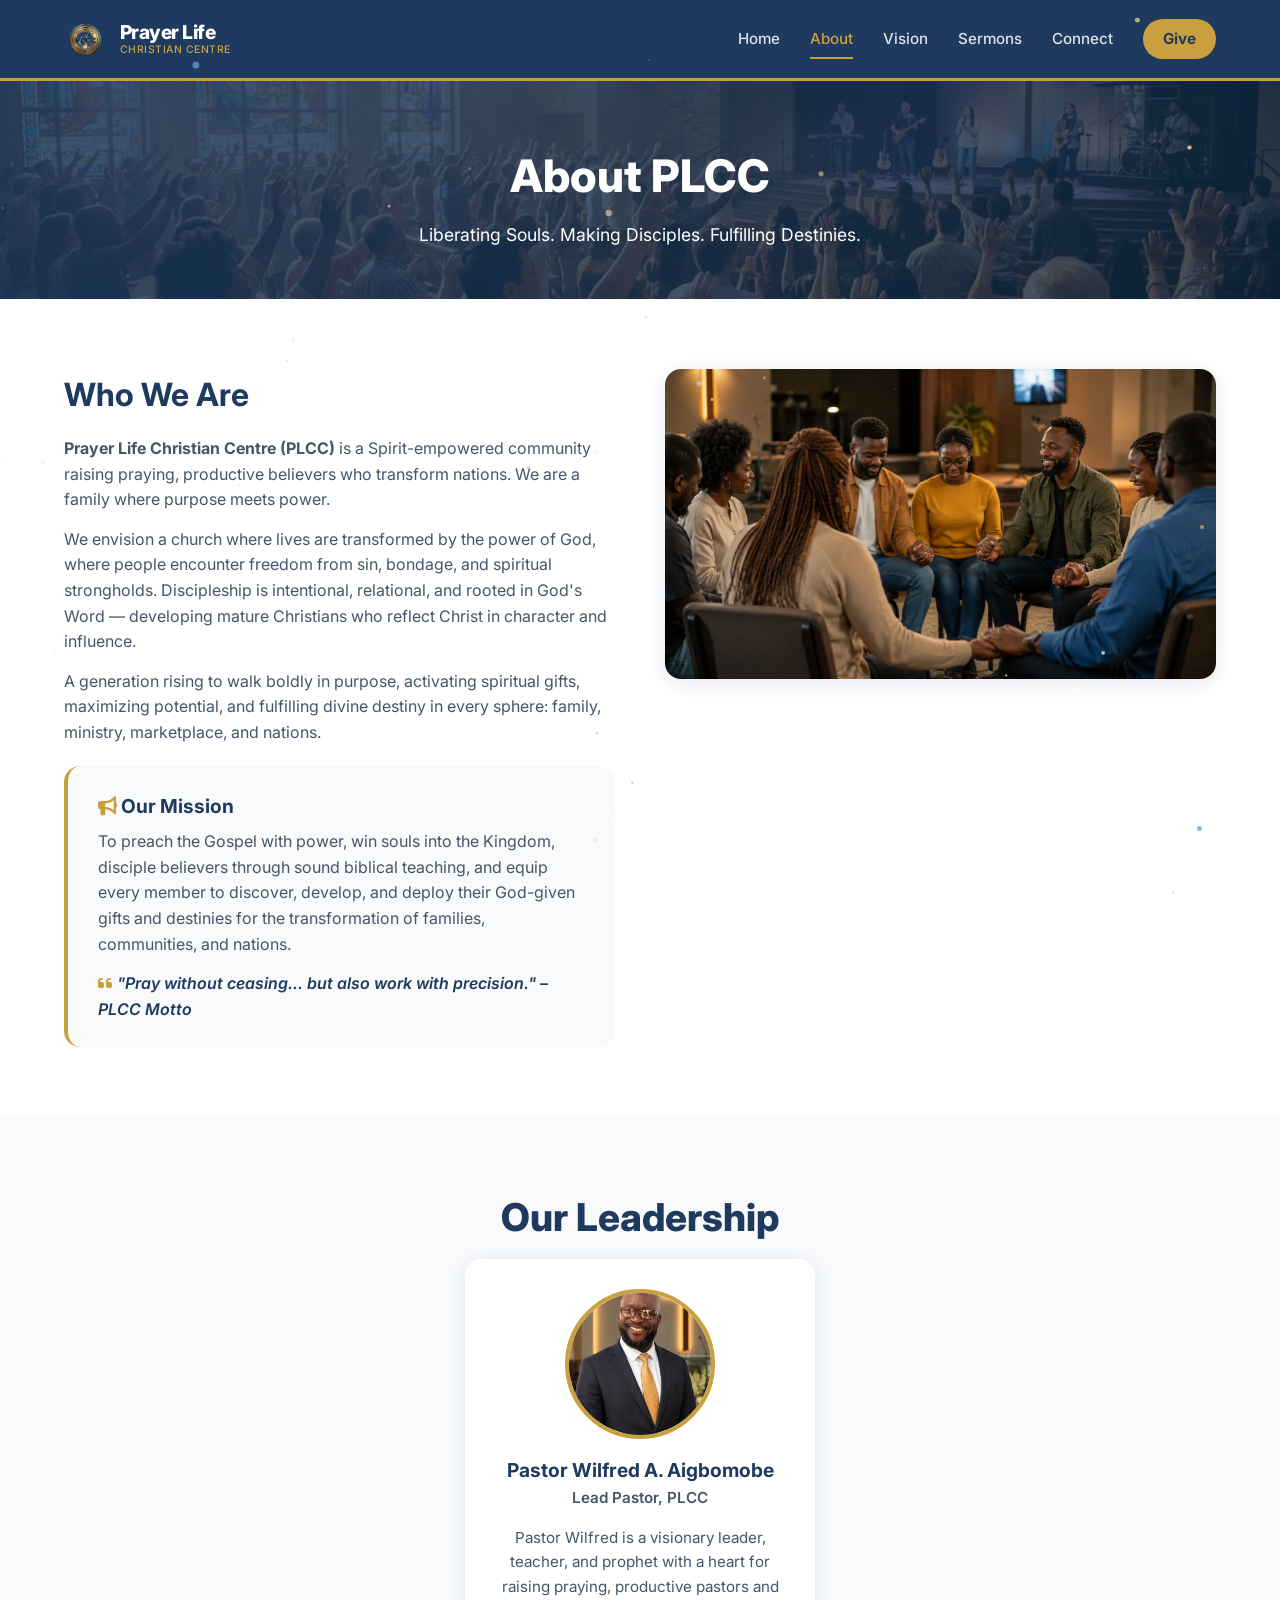
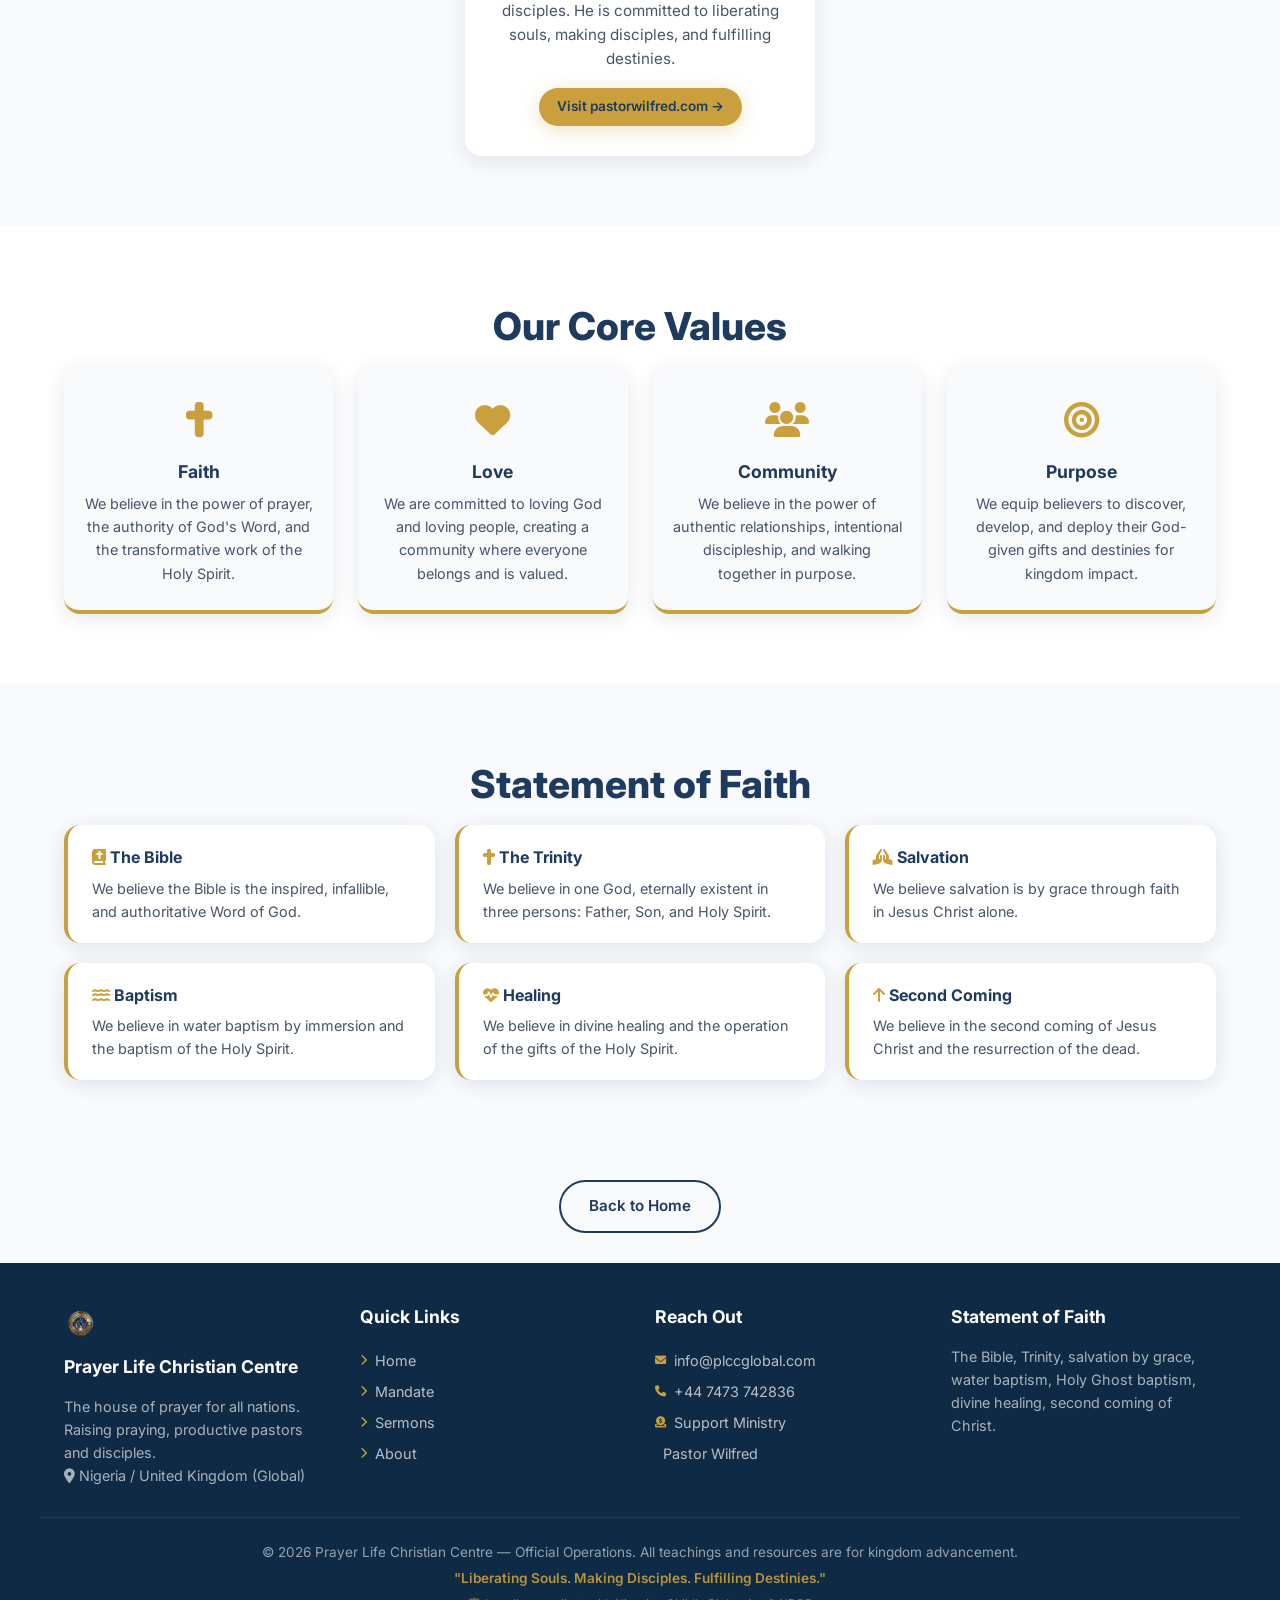
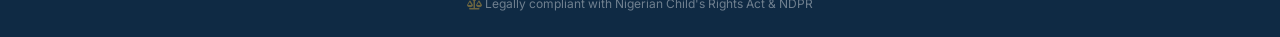
==== about.html @ c98fc489 "Initial commit: PLCC official website - Liberating Souls. Making Disciples. Fulfilling Destinies." ====
<!DOCTYPE html>
<html lang="en">
<head>
    <meta charset="UTF-8" />
    <meta name="viewport" content="width=device-width, initial-scale=1.0" />
    <title>About PLCC | Prayer Life Christian Centre</title>
    <meta name="description" content="Learn about Prayer Life Christian Centre (PLCC) — our mission, vision, leadership, and commitment to liberating souls, making disciples, and fulfilling destinies." />
    <meta name="keywords" content="PLCC, About PLCC, Prayer Life Christian Centre, Pastor Wilfred, Church Mission, Nigeria, UK" />
    <meta name="robots" content="index, follow" />
    <link rel="canonical" href="https://plccglobal.com/about.html" />

    <!-- Open Graph -->
    <meta property="og:title" content="About PLCC | Prayer Life Christian Centre" />
    <meta property="og:description" content="Learn about Prayer Life Christian Centre — our mission, vision, leadership, and commitment to liberating souls, making disciples, and fulfilling destinies." />
    <meta property="og:image" content="https://plccglobal.com/images/og-image.jpg" />
    <meta property="og:url" content="https://plccglobal.com/about.html" />
    <meta property="og:type" content="website" />

    <!-- Twitter Cards -->
    <meta name="twitter:card" content="summary_large_image" />
    <meta name="twitter:title" content="About PLCC | Prayer Life Christian Centre" />
    <meta name="twitter:description" content="Learn about Prayer Life Christian Centre — our mission, vision, leadership, and commitment." />

    <!-- Schema Markup -->
    <script type="application/ld+json">
    {
      "@context": "https://schema.org",
      "@type": "AboutPage",
      "name": "About Prayer Life Christian Centre",
      "description": "Learn about PLCC — our mission, vision, leadership, and commitment to liberating souls, making disciples, and fulfilling destinies.",
      "url": "https://plccglobal.com/about.html",
      "mainEntity": {
        "@type": "Organization",
        "name": "Prayer Life Christian Centre",
        "alternateName": "PLCC",
        "founder": {
          "@type": "Person",
          "name": "Wilfred A. Aigbomobe",
          "jobTitle": "Lead Pastor"
        },
        "description": "A Spirit-empowered community raising praying, productive believers who transform nations."
      }
    }
    </script>

    <!-- Breadcrumb Schema -->
    <script type="application/ld+json">
    {
      "@context": "https://schema.org",
      "@type": "BreadcrumbList",
      "itemListElement": [
        {
          "@type": "ListItem",
          "position": 1,
          "name": "Home",
          "item": "https://plccglobal.com/"
        },
        {
          "@type": "ListItem",
          "position": 2,
          "name": "About",
          "item": "https://plccglobal.com/about.html"
        }
      ]
    }
    </script>

    <!-- Styles -->
    <link rel="stylesheet" href="css/style.css" />
    <link rel="preconnect" href="https://fonts.googleapis.com" />
    <link href="https://fonts.googleapis.com/css2?family=Inter:wght@300;400;600;700;800&display=swap" rel="stylesheet" />
    <link rel="stylesheet" href="https://cdnjs.cloudflare.com/ajax/libs/font-awesome/6.5.0/css/all.min.css" />

    <!-- Favicon -->
    <link rel="icon" href="/images/favicon.ico" />
    <link rel="apple-touch-icon" href="/images/apple-touch-icon.png" />
    <link rel="manifest" href="/manifest.json" />
    <meta name="theme-color" content="#1e3a5f" />
</head>
<body>

    <!-- ===== SPARKLE CANVAS ===== -->
    <canvas id="sparkle-canvas"></canvas>

    <!-- ===== HEADER ===== -->
    <header>
        <div class="container header-content">
            <a href="index.html" class="logo">
                <img src="images/plc-logo.png" alt="PLCC Logo" />
                <div class="logo-text">
                    <span class="logo-title">Prayer Life</span>
                    <span class="logo-sub">Christian Centre</span>
                </div>
            </a>

            <button class="hamburger" id="hamburger" aria-label="Toggle navigation">
                <span></span>
                <span></span>
                <span></span>
            </button>

            <nav id="nav-menu">
                <a href="index.html">Home</a>
                <a href="about.html" class="active">About</a>
                <a href="vision.html">Vision</a>
                <a href="sermons.html">Sermons</a>
                <a href="connect.html">Connect</a>
                <a href="give.html" class="btn-give">Give</a>
            </nav>
        </div>
    </header>

    <!-- ===== PAGE HERO ===== -->
    <section class="page-hero" style="background-image: url('images/Hero-Background.png');">
        <div class="container">
            <h1 class="animate-fade">About PLCC</h1>
            <p class="animate-fade animate-delay-1">Liberating Souls. Making Disciples. Fulfilling Destinies.</p>
        </div>
    </section>

    <!-- ===== ABOUT CONTENT ===== -->
    <section class="about-full">
        <div class="container">
            <div class="about-full-grid">
                <div class="about-full-text animate-fade">
                    <h2>Who We Are</h2>
                    <p><strong>Prayer Life Christian Centre (PLCC)</strong> is a Spirit-empowered community raising praying, productive believers who transform nations. We are a family where purpose meets power.</p>
                    <p>We envision a church where lives are transformed by the power of God, where people encounter freedom from sin, bondage, and spiritual strongholds. Discipleship is intentional, relational, and rooted in God's Word — developing mature Christians who reflect Christ in character and influence.</p>
                    <p>A generation rising to walk boldly in purpose, activating spiritual gifts, maximizing potential, and fulfilling divine destiny in every sphere: family, ministry, marketplace, and nations.</p>

                    <div class="mission-box">
                        <h3><i class="fas fa-bullhorn"></i> Our Mission</h3>
                        <p>To preach the Gospel with power, win souls into the Kingdom, disciple believers through sound biblical teaching, and equip every member to discover, develop, and deploy their God-given gifts and destinies for the transformation of families, communities, and nations.</p>
                        <div class="motto"><i class="fas fa-quote-left"></i> "Pray without ceasing... but also work with precision." – PLCC Motto</div>
                    </div>
                </div>
                <div class="about-full-image animate-fade animate-delay-1">
                    <img src="images/Community-Gathering.png" alt="PLCC Community" />
                </div>
            </div>
        </div>
    </section>

    <!-- ===== LEADERSHIP ===== -->
    <section class="leadership">
        <div class="container">
            <h2 class="section-title animate-fade">Our Leadership</h2>
            <div class="leadership-grid">
                <div class="leader-card animate-fade animate-delay-1">
                    <img src="images/pastor-photo.png" alt="Pastor Wilfred A. Aigbomobe" />
                    <h3>Pastor Wilfred A. Aigbomobe</h3>
                    <p class="leader-title">Lead Pastor, PLCC</p>
                    <p>Pastor Wilfred is a visionary leader, teacher, and prophet with a heart for raising praying, productive pastors and disciples. He is committed to liberating souls, making disciples, and fulfilling destinies.</p>
                    <a href="https://pastorwilfred.com/" target="_blank" class="btn btn-small btn-gold">Visit pastorwilfred.com →</a>
                </div>
            </div>
        </div>
    </section>

    <!-- ===== CORE VALUES ===== -->
    <section class="core-values">
        <div class="container">
            <h2 class="section-title animate-fade">Our Core Values</h2>
            <div class="values-grid">
                <div class="value-card animate-fade animate-delay-1">
                    <div class="value-icon"><i class="fas fa-cross"></i></div>
                    <h3>Faith</h3>
                    <p>We believe in the power of prayer, the authority of God's Word, and the transformative work of the Holy Spirit.</p>
                </div>
                <div class="value-card animate-fade animate-delay-2">
                    <div class="value-icon"><i class="fas fa-heart"></i></div>
                    <h3>Love</h3>
                    <p>We are committed to loving God and loving people, creating a community where everyone belongs and is valued.</p>
                </div>
                <div class="value-card animate-fade animate-delay-3">
                    <div class="value-icon"><i class="fas fa-users"></i></div>
                    <h3>Community</h3>
                    <p>We believe in the power of authentic relationships, intentional discipleship, and walking together in purpose.</p>
                </div>
                <div class="value-card animate-fade animate-delay-4">
                    <div class="value-icon"><i class="fas fa-bullseye"></i></div>
                    <h3>Purpose</h3>
                    <p>We equip believers to discover, develop, and deploy their God-given gifts and destinies for kingdom impact.</p>
                </div>
            </div>
        </div>
    </section>

    <!-- ===== STATEMENT OF FAITH ===== -->
    <section class="statement-of-faith">
        <div class="container">
            <h2 class="section-title animate-fade">Statement of Faith</h2>
            <div class="faith-grid animate-fade">
                <div class="faith-item">
                    <h3><i class="fas fa-bible"></i> The Bible</h3>
                    <p>We believe the Bible is the inspired, infallible, and authoritative Word of God.</p>
                </div>
                <div class="faith-item">
                    <h3><i class="fas fa-cross"></i> The Trinity</h3>
                    <p>We believe in one God, eternally existent in three persons: Father, Son, and Holy Spirit.</p>
                </div>
                <div class="faith-item">
                    <h3><i class="fas fa-hands-praying"></i> Salvation</h3>
                    <p>We believe salvation is by grace through faith in Jesus Christ alone.</p>
                </div>
                <div class="faith-item">
                    <h3><i class="fas fa-water"></i> Baptism</h3>
                    <p>We believe in water baptism by immersion and the baptism of the Holy Spirit.</p>
                </div>
                <div class="faith-item">
                    <h3><i class="fas fa-heartbeat"></i> Healing</h3>
                    <p>We believe in divine healing and the operation of the gifts of the Holy Spirit.</p>
                </div>
                <div class="faith-item">
                    <h3><i class="fas fa-arrow-up"></i> Second Coming</h3>
                    <p>We believe in the second coming of Jesus Christ and the resurrection of the dead.</p>
                </div>
            </div>
        </div>
    </section>

    <!-- ===== BACK LINK ===== -->
    <section class="back-section">
        <div class="container">
            <a href="index.html" class="btn btn-outline-dark">Back to Home</a>
        </div>
    </section>

    <!-- ===== FOOTER ===== -->
    <footer>
        <div class="container footer-grid">
            <div class="footer-col">
                <img src="images/plc-logo.png" alt="PLCC Logo" class="footer-logo" />
                <h4>Prayer Life Christian Centre</h4>
                <p>The house of prayer for all nations. Raising praying, productive pastors and disciples.</p>
                <p><i class="fas fa-map-marker-alt"></i> Nigeria / United Kingdom (Global)</p>
            </div>
            <div class="footer-col">
                <h4>Quick Links</h4>
                <a href="index.html"><i class="fas fa-chevron-right"></i> Home</a>
                <a href="vision.html"><i class="fas fa-chevron-right"></i> Mandate</a>
                <a href="sermons.html"><i class="fas fa-chevron-right"></i> Sermons</a>
                <a href="about.html"><i class="fas fa-chevron-right"></i> About</a>
            </div>
            <div class="footer-col">
                <h4>Reach Out</h4>
                <a href="mailto:info@plccglobal.com"><i class="fas fa-envelope"></i> info@plccglobal.com</a>
                <a href="tel:+447473742836"><i class="fas fa-phone"></i> +44 7473 742836</a>
                <a href="https://buymeacoffee.com/globalrevivalblast" target="_blank"><i class="fas fa-donate"></i> Support Ministry</a>
                <a href="https://pastorwilfred.com/" target="_blank"><i class="fas fa-user-pastor"></i> Pastor Wilfred</a>
            </div>
            <div class="footer-col">
                <h4>Statement of Faith</h4>
                <p>The Bible, Trinity, salvation by grace, water baptism, Holy Ghost baptism, divine healing, second coming of Christ.</p>
            </div>
        </div>
        <div class="footer-bottom">
            <div class="container">
                <p>&copy; 2026 Prayer Life Christian Centre — Official Operations. All teachings and resources are for kingdom advancement.</p>
                <p class="footer-tagline">"Liberating Souls. Making Disciples. Fulfilling Destinies."</p>
                <p class="footer-legal"><i class="fas fa-balance-scale"></i> Legally compliant with Nigerian Child's Rights Act &amp; NDPR</p>
            </div>
        </div>
    </footer>

    <script src="js/script.js"></script>
</body>
</html>
---- css/style.css ----
/* ============================================
   PLCC - PRAYER LIFE CHRISTIAN CENTRE
   Main Stylesheet
   Colors: Gold (#C9A03D) | Navy (#1E3A5F)
   Font: Inter
   ============================================ */

/* ===== CSS VARIABLES ===== */
:root {
    --gold: #C9A03D;
    --gold-light: #D4B06A;
    --gold-dark: #B5882C;
    --navy: #1E3A5F;
    --navy-light: #2A4A7F;
    --navy-dark: #0F2A44;
    --white: #FFFFFF;
    --cream: #F8FAFC;
    --slate: #475569;
    --slate-light: #94A3B8;
    --shadow: 0 4px 20px rgba(30, 58, 95, 0.12);
    --shadow-hover: 0 8px 35px rgba(30, 58, 95, 0.20);
    --shadow-gold: 0 4px 20px rgba(201, 160, 61, 0.30);
    --border-radius: 16px;
    --transition: all 0.3s ease;
}

/* ===== RESET ===== */
* {
    margin: 0;
    padding: 0;
    box-sizing: border-box;
}

html {
    scroll-behavior: smooth;
}

body {
    font-family: 'Inter', -apple-system, BlinkMacSystemFont, sans-serif;
    background: var(--white);
    color: var(--slate);
    line-height: 1.6;
    overflow-x: hidden;
}

.container {
    max-width: 1200px;
    margin: 0 auto;
    padding: 0 24px;
}

img {
    max-width: 100%;
    height: auto;
    display: block;
}

a {
    text-decoration: none;
    transition: var(--transition);
}

/* ============================================
   SPARKLE CANVAS
   ============================================ */
#sparkle-canvas {
    position: fixed;
    top: 0;
    left: 0;
    width: 100%;
    height: 100%;
    pointer-events: none;
    z-index: 9999;
}

/* ============================================
   ANIMATIONS
   ============================================ */
@keyframes fadeInUp {
    from { opacity: 0; transform: translateY(30px); }
    to { opacity: 1; transform: translateY(0); }
}

@keyframes slideInLeft {
    from { opacity: 0; transform: translateX(-40px); }
    to { opacity: 1; transform: translateX(0); }
}

@keyframes slideInRight {
    from { opacity: 0; transform: translateX(40px); }
    to { opacity: 1; transform: translateX(0); }
}

@keyframes float {
    0%, 100% { transform: translateY(0px); }
    50% { transform: translateY(-8px); }
}

@keyframes pulse {
    0%, 100% { transform: scale(1); }
    50% { transform: scale(1.05); }
}

.animate-fade {
    animation: fadeInUp 0.8s ease forwards;
    opacity: 0;
}

.animate-slide-left {
    animation: slideInLeft 0.8s ease forwards;
    opacity: 0;
}

.animate-slide-right {
    animation: slideInRight 0.8s ease forwards;
    opacity: 0;
}

.animate-delay-1 { animation-delay: 0.15s; }
.animate-delay-2 { animation-delay: 0.30s; }
.animate-delay-3 { animation-delay: 0.45s; }
.animate-delay-4 { animation-delay: 0.60s; }

/* ============================================
   BUTTONS
   ============================================ */
.btn {
    display: inline-flex;
    align-items: center;
    gap: 10px;
    padding: 12px 28px;
    border-radius: 40px;
    font-weight: 600;
    font-size: 0.95rem;
    transition: var(--transition);
    text-decoration: none;
    cursor: pointer;
    border: none;
}

.btn-primary {
    background: var(--navy);
    color: var(--white);
    box-shadow: var(--shadow);
}

.btn-primary:hover {
    background: var(--navy-dark);
    transform: translateY(-3px);
    box-shadow: var(--shadow-hover);
}

.btn-gold {
    background: var(--gold);
    color: var(--navy);
    box-shadow: var(--shadow-gold);
}

.btn-gold:hover {
    background: var(--gold-dark);
    transform: translateY(-3px);
    box-shadow: var(--shadow-hover);
}

.btn-outline {
    background: transparent;
    border: 2px solid var(--white);
    color: var(--white);
}

.btn-outline:hover {
    background: var(--white);
    color: var(--navy);
    transform: translateY(-3px);
}

.btn-outline-dark {
    background: transparent;
    border: 2px solid var(--navy);
    color: var(--navy);
}

.btn-outline-dark:hover {
    background: var(--navy);
    color: var(--white);
    transform: translateY(-3px);
}

.btn-small {
    padding: 8px 18px;
    font-size: 0.85rem;
    border-radius: 30px;
}

.btn-large {
    padding: 16px 40px;
    font-size: 1.1rem;
}

/* ============================================
   HEADER / NAVIGATION
   ============================================ */
header {
    background: var(--navy);
    padding: 14px 0;
    position: sticky;
    top: 0;
    z-index: 1000;
    border-bottom: 3px solid var(--gold);
    transition: var(--transition);
}

header.scrolled {
    padding: 8px 0;
    background: rgba(30, 58, 95, 0.95);
    backdrop-filter: blur(10px);
}

.header-content {
    display: flex;
    justify-content: space-between;
    align-items: center;
    flex-wrap: wrap;
    gap: 15px;
}

/* Logo */
.logo {
    display: flex;
    align-items: center;
    gap: 14px;
    text-decoration: none;
}

.logo img {
    height: 50px;
    width: auto;
    border-radius: 8px;
}

.logo-text {
    display: flex;
    flex-direction: column;
    line-height: 1.2;
}

.logo-title {
    font-size: 1.2rem;
    font-weight: 800;
    color: var(--white);
    letter-spacing: -0.5px;
}

.logo-sub {
    font-size: 0.65rem;
    font-weight: 500;
    color: var(--gold);
    letter-spacing: 0.5px;
    text-transform: uppercase;
}

/* Hamburger */
.hamburger {
    display: none;
    flex-direction: column;
    gap: 5px;
    background: transparent;
    border: none;
    cursor: pointer;
    padding: 6px;
    transition: var(--transition);
    z-index: 1001;
}

.hamburger span {
    display: block;
    width: 28px;
    height: 3px;
    background: var(--white);
    border-radius: 4px;
    transition: var(--transition);
    transform-origin: center;
}

.hamburger:hover span {
    background: var(--gold);
}

.hamburger.active span:nth-child(1) {
    transform: rotate(45deg) translate(5px, 6px);
    background: var(--gold);
}

.hamburger.active span:nth-child(2) {
    opacity: 0;
}

.hamburger.active span:nth-child(3) {
    transform: rotate(-45deg) translate(5px, -6px);
    background: var(--gold);
}

/* Navigation */
nav {
    display: flex;
    align-items: center;
    gap: 30px;
}

nav a {
    color: rgba(255, 255, 255, 0.85);
    text-decoration: none;
    font-weight: 500;
    font-size: 0.95rem;
    transition: var(--transition);
    position: relative;
    padding: 4px 0;
}

nav a::after {
    content: '';
    position: absolute;
    bottom: -4px;
    left: 0;
    width: 0;
    height: 2px;
    background: var(--gold);
    transition: width 0.3s ease;
}

nav a:hover {
    color: var(--white);
}

nav a:hover::after,
nav a.active::after {
    width: 100%;
}

nav a.active {
    color: var(--gold);
}

nav a.btn-give {
    background: var(--gold);
    color: var(--navy);
    padding: 8px 20px;
    border-radius: 40px;
    font-weight: 700;
}

nav a.btn-give:hover {
    background: var(--gold-dark);
    transform: translateY(-2px);
    box-shadow: var(--shadow-gold);
}

nav a.btn-give::after {
    display: none;
}

/* ============================================
   RESPONSIVE NAV
   ============================================ */
@media (max-width: 768px) {
    .hamburger {
        display: flex;
    }

    nav {
        display: none;
        flex-direction: column;
        width: 100%;
        gap: 6px;
        padding: 15px 0 10px;
        border-top: 1px solid rgba(255, 255, 255, 0.08);
        order: 3;
    }

    nav.open {
        display: flex;
    }

    nav a {
        padding: 10px 0;
        width: 100%;
        text-align: center;
        font-size: 1rem;
        border-bottom: 1px solid rgba(255, 255, 255, 0.05);
    }

    nav a::after {
        display: none;
    }

    nav a:hover,
    nav a.active {
        background: rgba(201, 160, 61, 0.12);
        border-radius: 6px;
    }

    nav a.btn-give {
        width: auto;
        margin: 0 auto;
    }

    .header-content {
        flex-wrap: wrap;
        justify-content: space-between;
    }

    .logo {
        order: 1;
    }

    .hamburger {
        order: 2;
    }

    .logo-title {
        font-size: 1rem;
    }

    .logo img {
        height: 40px;
    }
}

@media (max-width: 480px) {
    .logo-text {
        display: none;
    }
}

/* ============================================
   HERO SECTION
   ============================================ */
.hero {
    background-size: cover;
    background-position: center;
    background-color: var(--navy);
    padding: 100px 0 80px;
    position: relative;
    min-height: 90vh;
    display: flex;
    align-items: center;
}

.hero::before {
    content: '';
    position: absolute;
    top: 0;
    left: 0;
    right: 0;
    bottom: 0;
    background: linear-gradient(135deg, rgba(30, 58, 95, 0.88) 0%, rgba(15, 42, 68, 0.75) 100%);
    z-index: 1;
}

.hero-content {
    position: relative;
    z-index: 2;
    max-width: 700px;
    color: var(--white);
}

.hero-badge {
    display: inline-block;
    background: rgba(201, 160, 61, 0.18);
    color: var(--gold-light);
    padding: 5px 16px;
    border-radius: 40px;
    font-size: 0.8rem;
    font-weight: 600;
    margin-bottom: 20px;
    border: 1px solid rgba(201, 160, 61, 0.2);
}

.hero h1 {
    font-size: 3.8rem;
    font-weight: 800;
    line-height: 1.1;
    margin-bottom: 18px;
    color: var(--white);
}

.hero p {
    font-size: 1.2rem;
    opacity: 0.9;
    margin-bottom: 30px;
    max-width: 550px;
}

.hero-buttons {
    display: flex;
    flex-wrap: wrap;
    gap: 16px;
}

@media (max-width: 768px) {
    .hero {
        padding: 70px 0 50px;
        min-height: auto;
        text-align: center;
    }

    .hero h1 {
        font-size: 2.4rem;
    }

    .hero p {
        font-size: 1rem;
        margin-left: auto;
        margin-right: auto;
    }

    .hero-buttons {
        justify-content: center;
    }
}

@media (max-width: 480px) {
    .hero h1 {
        font-size: 1.8rem;
    }

    .hero-buttons .btn {
        width: 100%;
        justify-content: center;
    }
}

/* ============================================
   PAGE HERO
   ============================================ */
.page-hero {
    background-size: cover;
    background-position: center;
    background-color: var(--navy);
    padding: 60px 0 50px;
    text-align: center;
    position: relative;
}

.page-hero::before {
    content: '';
    position: absolute;
    top: 0;
    left: 0;
    right: 0;
    bottom: 0;
    background: linear-gradient(135deg, rgba(30, 58, 95, 0.88) 0%, rgba(15, 42, 68, 0.75) 100%);
    z-index: 1;
}

.page-hero .container {
    position: relative;
    z-index: 2;
    color: var(--white);
}

.page-hero h1 {
    font-size: 2.8rem;
    font-weight: 800;
    color: var(--white);
}

.page-hero p {
    font-size: 1.1rem;
    opacity: 0.9;
    margin-top: 8px;
}

@media (max-width: 768px) {
    .page-hero h1 {
        font-size: 2rem;
    }
}

/* ============================================
   SECTION TITLES
   ============================================ */
.section-title {
    font-size: 2.4rem;
    font-weight: 800;
    color: var(--navy);
    text-align: center;
    margin-bottom: 10px;
}

.section-sub {
    text-align: center;
    color: var(--slate);
    font-size: 1.1rem;
    margin-bottom: 40px;
    max-width: 650px;
    margin-left: auto;
    margin-right: auto;
}

@media (max-width: 768px) {
    .section-title {
        font-size: 1.8rem;
    }
}

/* ============================================
   VISION PREVIEW
   ============================================ */
.vision-preview {
    padding: 60px 0;
    background: var(--cream);
}

.vision-card {
    background: var(--white);
    padding: 40px 45px;
    border-radius: var(--border-radius);
    border-left: 6px solid var(--gold);
    box-shadow: var(--shadow);
    max-width: 900px;
    margin: 0 auto;
    transition: var(--transition);
}

.vision-card:hover {
    box-shadow: var(--shadow-hover);
}

.vision-card h2 {
    color: var(--navy);
    font-size: 1.6rem;
    margin-bottom: 12px;
}

.vision-text {
    font-size: 1.2rem;
    font-weight: 500;
    color: var(--navy);
    line-height: 1.6;
    margin-bottom: 18px;
}

.vision-scriptures {
    display: flex;
    flex-wrap: wrap;
    gap: 20px;
    margin: 16px 0 20px;
}

.vision-scriptures span {
    font-size: 0.9rem;
    color: var(--slate);
    display: flex;
    align-items: center;
    gap: 8px;
}

.vision-scriptures span i {
    color: var(--gold);
}

@media (max-width: 768px) {
    .vision-card {
        padding: 25px 20px;
    }
    .vision-text {
        font-size: 1rem;
    }
}

/* ============================================
   PILLARS PREVIEW
   ============================================ */
.pillars-preview {
    padding: 70px 0;
    background: var(--white);
}

.pillars-grid {
    display: grid;
    grid-template-columns: repeat(3, 1fr);
    gap: 30px;
}

.pillar-card {
    background: var(--cream);
    padding: 30px 25px;
    border-radius: var(--border-radius);
    text-align: center;
    box-shadow: var(--shadow);
    transition: var(--transition);
    border-top: 4px solid var(--gold);
}

.pillar-card:hover {
    transform: translateY(-6px);
    box-shadow: var(--shadow-hover);
}

.pillar-card img {
    width: 100%;
    height: 180px;
    object-fit: cover;
    border-radius: 12px;
    margin-bottom: 16px;
}

.pillar-icon {
    font-size: 2.2rem;
    color: var(--gold);
    margin-bottom: 10px;
}

.pillar-card h3 {
    color: var(--navy);
    font-size: 1.3rem;
    margin-bottom: 10px;
}

.pillar-card p {
    color: var(--slate);
    font-size: 0.95rem;
    margin-bottom: 16px;
}

@media (max-width: 992px) {
    .pillars-grid {
        grid-template-columns: 1fr 1fr;
    }
}

@media (max-width: 768px) {
    .pillars-grid {
        grid-template-columns: 1fr;
    }
}

/* ============================================
   ABOUT PREVIEW
   ============================================ */
.about-preview {
    padding: 70px 0;
    background: var(--cream);
}

.about-grid {
    display: grid;
    grid-template-columns: 1fr 1fr;
    gap: 50px;
    align-items: center;
}

.about-text h2 {
    color: var(--navy);
    font-size: 2rem;
    margin-bottom: 16px;
}

.about-text p {
    color: var(--slate);
    margin-bottom: 14px;
}

.about-image img {
    width: 100%;
    border-radius: var(--border-radius);
    box-shadow: var(--shadow);
}

@media (max-width: 768px) {
    .about-grid {
        grid-template-columns: 1fr;
        text-align: center;
    }
    .about-text h2 {
        text-align: center;
    }
}

/* ============================================
   CTA SECTION
   ============================================ */
.cta-section {
    background: linear-gradient(135deg, var(--navy) 0%, var(--navy-dark) 100%);
    color: var(--white);
    padding: 60px 0;
    text-align: center;
}

.cta-section h2 {
    color: var(--white);
    font-size: 2.2rem;
    margin-bottom: 12px;
}

.cta-section p {
    font-size: 1.1rem;
    opacity: 0.9;
    margin-bottom: 25px;
    max-width: 600px;
    margin-left: auto;
    margin-right: auto;
}

.cta-buttons {
    display: flex;
    flex-wrap: wrap;
    gap: 16px;
    justify-content: center;
}

.cta-note {
    font-size: 0.9rem;
    opacity: 0.7;
    margin-top: 20px;
}

.cta-note i {
    color: var(--gold);
}

@media (max-width: 480px) {
    .cta-section h2 {
        font-size: 1.6rem;
    }
    .cta-buttons .btn {
        width: 100%;
        justify-content: center;
    }
}

/* ============================================
   ABOUT FULL PAGE
   ============================================ */
.about-full {
    padding: 70px 0;
    background: var(--white);
}

.about-full-grid {
    display: grid;
    grid-template-columns: 1fr 1fr;
    gap: 50px;
    align-items: start;
}

.about-full-text h2 {
    color: var(--navy);
    font-size: 2rem;
    margin-bottom: 16px;
}

.about-full-text p {
    color: var(--slate);
    margin-bottom: 14px;
}

.mission-box {
    background: var(--cream);
    padding: 25px 30px;
    border-radius: var(--border-radius);
    border-left: 4px solid var(--gold);
    margin-top: 20px;
}

.mission-box h3 {
    color: var(--navy);
    font-size: 1.2rem;
    margin-bottom: 8px;
}

.mission-box h3 i {
    color: var(--gold);
}

.motto {
    margin-top: 12px;
    font-weight: 600;
    color: var(--navy);
    font-style: italic;
}

.motto i {
    color: var(--gold);
}

.about-full-image img {
    width: 100%;
    border-radius: var(--border-radius);
    box-shadow: var(--shadow);
}

@media (max-width: 768px) {
    .about-full-grid {
        grid-template-columns: 1fr;
    }
    .about-full-text h2 {
        text-align: center;
    }
}

/* ============================================
   LEADERSHIP
   ============================================ */
.leadership {
    padding: 70px 0;
    background: var(--cream);
}

.leadership-grid {
    display: grid;
    grid-template-columns: repeat(auto-fit, minmax(300px, 1fr));
    gap: 30px;
    justify-items: center;
}

.leader-card {
    background: var(--white);
    padding: 30px;
    border-radius: var(--border-radius);
    text-align: center;
    box-shadow: var(--shadow);
    transition: var(--transition);
    max-width: 350px;
}

.leader-card:hover {
    transform: translateY(-4px);
    box-shadow: var(--shadow-hover);
}

.leader-card img {
    width: 150px;
    height: 150px;
    border-radius: 50%;
    object-fit: cover;
    border: 4px solid var(--gold);
    margin: 0 auto 16px;
}

.leader-card h3 {
    color: var(--navy);
    font-size: 1.2rem;
}

.leader-title {
    color: var(--gold);
    font-weight: 600;
    font-size: 0.9rem;
    margin-bottom: 10px;
}

.leader-card p {
    color: var(--slate);
    font-size: 0.95rem;
    margin-bottom: 16px;
}

/* ============================================
   CORE VALUES
   ============================================ */
.core-values {
    padding: 70px 0;
    background: var(--white);
}

.values-grid {
    display: grid;
    grid-template-columns: repeat(4, 1fr);
    gap: 25px;
}

.value-card {
    background: var(--cream);
    padding: 25px 20px;
    border-radius: var(--border-radius);
    text-align: center;
    box-shadow: var(--shadow);
    transition: var(--transition);
    border-bottom: 4px solid var(--gold);
}

.value-card:hover {
    transform: translateY(-4px);
    box-shadow: var(--shadow-hover);
}

.value-icon {
    font-size: 2.2rem;
    color: var(--gold);
    margin-bottom: 10px;
}

.value-card h3 {
    color: var(--navy);
    font-size: 1.1rem;
    margin-bottom: 6px;
}

.value-card p {
    color: var(--slate);
    font-size: 0.9rem;
}

@media (max-width: 992px) {
    .values-grid {
        grid-template-columns: 1fr 1fr;
    }
}

@media (max-width: 480px) {
    .values-grid {
        grid-template-columns: 1fr;
    }
}

/* ============================================
   STATEMENT OF FAITH
   ============================================ */
.statement-of-faith {
    padding: 70px 0;
    background: var(--cream);
}

.faith-grid {
    display: grid;
    grid-template-columns: repeat(3, 1fr);
    gap: 20px;
}

.faith-item {
    background: var(--white);
    padding: 20px 24px;
    border-radius: var(--border-radius);
    box-shadow: var(--shadow);
    transition: var(--transition);
    border-left: 4px solid var(--gold);
}

.faith-item:hover {
    transform: translateY(-3px);
    box-shadow: var(--shadow-hover);
}

.faith-item h3 {
    color: var(--navy);
    font-size: 1rem;
    margin-bottom: 6px;
}

.faith-item h3 i {
    color: var(--gold);
}

.faith-item p {
    color: var(--slate);
    font-size: 0.9rem;
}

@media (max-width: 768px) {
    .faith-grid {
        grid-template-columns: 1fr 1fr;
    }
}

@media (max-width: 480px) {
    .faith-grid {
        grid-template-columns: 1fr;
    }
}

/* ============================================
   VISION FULL PAGE
   ============================================ */
.vision-full {
    padding: 70px 0;
    background: var(--white);
}

.vision-full-card {
    background: var(--cream);
    padding: 40px 45px;
    border-radius: var(--border-radius);
    border-left: 6px solid var(--gold);
    box-shadow: var(--shadow);
    max-width: 900px;
    margin: 0 auto;
    transition: var(--transition);
}

.vision-full-card:hover {
    box-shadow: var(--shadow-hover);
}

.vision-full-card h2 {
    color: var(--navy);
    font-size: 1.6rem;
    margin-bottom: 12px;
}

.vision-full-text {
    font-size: 1.3rem;
    font-weight: 500;
    color: var(--navy);
    line-height: 1.6;
    margin-bottom: 18px;
}

.vision-full-scriptures {
    display: flex;
    flex-direction: column;
    gap: 10px;
}

.scripture-item {
    display: flex;
    align-items: center;
    gap: 12px;
    font-size: 0.95rem;
    color: var(--slate);
}

.scripture-item i {
    color: var(--gold);
    font-size: 1.1rem;
    width: 24px;
}

@media (max-width: 768px) {
    .vision-full-card {
        padding: 25px 20px;
    }
    .vision-full-text {
        font-size: 1.1rem;
    }
}

/* ============================================
   PILLARS FULL PAGE
   ============================================ */
.pillars-full {
    padding: 70px 0;
    background: var(--cream);
}

.pillars-full-grid {
    display: flex;
    flex-direction: column;
    gap: 40px;
}

.pillar-full-card {
    background: var(--white);
    border-radius: var(--border-radius);
    box-shadow: var(--shadow);
    overflow: hidden;
    transition: var(--transition);
    display: grid;
    grid-template-columns: 1fr 2fr;
}

.pillar-full-card:hover {
    box-shadow: var(--shadow-hover);
}

.pillar-full-image {
    width: 100%;
    height: 100%;
    object-fit: cover;
}

.pillar-full-content {
    padding: 30px 35px;
}

.pillar-full-icon {
    font-size: 2.2rem;
    color: var(--gold);
    margin-bottom: 8px;
}

.pillar-full-content h3 {
    color: var(--navy);
    font-size: 1.6rem;
    margin-bottom: 6px;
}

.pillar-full-scripture {
    font-size: 0.85rem;
    color: var(--gold-dark);
    font-weight: 500;
    margin-bottom: 12px;
}

.pillar-full-content p {
    color: var(--slate);
    margin-bottom: 10px;
}

.pillar-full-content ul {
    list-style: none;
    padding: 0;
}

.pillar-full-content ul li {
    padding: 4px 0;
    color: var(--slate);
    font-size: 0.95rem;
}

.pillar-full-content ul li i {
    color: var(--gold);
}

@media (max-width: 768px) {
    .pillar-full-card {
        grid-template-columns: 1fr;
    }
    .pillar-full-image {
        height: 200px;
    }
    .pillar-full-content {
        padding: 20px;
    }
}

/* ============================================
   WHY MATTERS
   ============================================ */
.why-matters {
    padding: 70px 0;
    background: var(--white);
}

.why-matters-card {
    background: var(--navy);
    color: var(--white);
    padding: 40px 45px;
    border-radius: var(--border-radius);
    text-align: center;
}

.why-matters-card h2 {
    color: var(--white);
    font-size: 2rem;
}

.why-matters-card p {
    opacity: 0.9;
    max-width: 600px;
    margin: 10px auto 30px;
}

.why-matters-grid {
    display: grid;
    grid-template-columns: repeat(3, 1fr);
    gap: 30px;
}

.why-item {
    padding: 20px;
}

.why-item i {
    font-size: 2.2rem;
    color: var(--gold);
    margin-bottom: 10px;
}

.why-item h4 {
    color: var(--white);
    font-size: 1.1rem;
}

.why-item p {
    color: rgba(255, 255, 255, 0.7);
    font-size: 0.9rem;
}

@media (max-width: 768px) {
    .why-matters-grid {
        grid-template-columns: 1fr;
    }
    .why-matters-card {
        padding: 25px 20px;
    }
}

/* ============================================
   PODCAST / SERMONS
   ============================================ */
.podcast-section {
    padding: 70px 0;
    background: var(--white);
}

.podcast-player-wrapper {
    max-width: 800px;
    margin: 0 auto;
    text-align: center;
}

.podcast-player-wrapper h2 {
    color: var(--navy);
    font-size: 1.8rem;
}

.podcast-player-wrapper h2 i {
    color: var(--gold);
}

.podcast-sub {
    color: var(--slate);
    margin-bottom: 25px;
}

.podcast-embed {
    width: 100%;
    border-radius: var(--border-radius);
    overflow: hidden;
    box-shadow: var(--shadow);
}

.podcast-embed iframe {
    width: 100%;
    height: 320px;
    border: none;
}

/* ============================================
   EPISODE LIST
   ============================================ */
.episode-list {
    padding: 70px 0;
    background: var(--cream);
}

.episodes-grid {
    display: grid;
    grid-template-columns: 1fr 1fr;
    gap: 25px;
}

.episode-card {
    background: var(--white);
    padding: 20px 25px;
    border-radius: var(--border-radius);
    box-shadow: var(--shadow);
    display: flex;
    gap: 20px;
    align-items: flex-start;
    transition: var(--transition);
}

.episode-card:hover {
    transform: translateY(-3px);
    box-shadow: var(--shadow-hover);
}

.episode-number {
    font-size: 2rem;
    font-weight: 800;
    color: var(--gold);
    min-width: 50px;
    line-height: 1;
}

.episode-info h3 {
    color: var(--navy);
    font-size: 1.05rem;
    margin-bottom: 4px;
}

.episode-meta {
    font-size: 0.8rem;
    color: var(--slate-light);
    margin-bottom: 6px;
}

.episode-meta i {
    color: var(--gold);
}

.episode-description {
    color: var(--slate);
    font-size: 0.9rem;
    margin-bottom: 10px;
}

.episodes-cta {
    text-align: center;
    margin-top: 30px;
}

@media (max-width: 768px) {
    .episodes-grid {
        grid-template-columns: 1fr;
    }
    .episode-card {
        flex-direction: column;
        align-items: center;
        text-align: center;
    }
}

/* ============================================
   CONNECT / CONTACT
   ============================================ */
.connect-info {
    padding: 70px 0;
    background: var(--white);
}

.connect-grid {
    display: grid;
    grid-template-columns: repeat(4, 1fr);
    gap: 25px;
}

.connect-card {
    background: var(--cream);
    padding: 30px 20px;
    border-radius: var(--border-radius);
    text-align: center;
    box-shadow: var(--shadow);
    transition: var(--transition);
    border-bottom: 4px solid var(--gold);
}

.connect-card:hover {
    transform: translateY(-4px);
    box-shadow: var(--shadow-hover);
}

.connect-icon {
    font-size: 2.2rem;
    color: var(--gold);
    margin-bottom: 10px;
}

.connect-card h3 {
    color: var(--navy);
    font-size: 1.1rem;
    margin-bottom: 6px;
}

.connect-card p {
    color: var(--slate);
    font-size: 0.9rem;
    margin-bottom: 12px;
}

@media (max-width: 992px) {
    .connect-grid {
        grid-template-columns: 1fr 1fr;
    }
}

@media (max-width: 480px) {
    .connect-grid {
        grid-template-columns: 1fr;
    }
}

/* ============================================
   CONTACT FORM
   ============================================ */
.contact-form-section {
    padding: 70px 0;
    background: var(--cream);
}

.form-wrapper {
    max-width: 650px;
    margin: 0 auto;
    background: var(--white);
    padding: 40px 45px;
    border-radius: var(--border-radius);
    box-shadow: var(--shadow);
}

.form-wrapper h2 {
    color: var(--navy);
    font-size: 1.6rem;
    text-align: center;
}

.form-wrapper h2 i {
    color: var(--gold);
}

.form-sub {
    text-align: center;
    color: var(--slate);
    margin-bottom: 25px;
}

.form-group {
    margin-bottom: 18px;
}

.form-group label {
    display: block;
    font-weight: 600;
    color: var(--navy);
}
    /* ============================================
   PLCC - PRAYER LIFE CHRISTIAN CENTRE
   Main Stylesheet (Complete)
   Colors: Gold (#C9A03D) | Navy (#1E3A5F)
   Font: Inter
   ============================================ */

/* ===== CSS VARIABLES ===== */
:root {
    --gold: #C9A03D;
    --gold-light: #D4B06A;
    --gold-dark: #B5882C;
    --navy: #1E3A5F;
    --navy-light: #2A4A7F;
    --navy-dark: #0F2A44;
    --white: #FFFFFF;
    --cream: #F8FAFC;
    --slate: #475569;
    --slate-light: #94A3B8;
    --shadow: 0 4px 20px rgba(30, 58, 95, 0.12);
    --shadow-hover: 0 8px 35px rgba(30, 58, 95, 0.20);
    --shadow-gold: 0 4px 20px rgba(201, 160, 61, 0.30);
    --border-radius: 16px;
    --transition: all 0.3s ease;
}

/* ===== RESET ===== */
* {
    margin: 0;
    padding: 0;
    box-sizing: border-box;
}

html {
    scroll-behavior: smooth;
}

body {
    font-family: 'Inter', -apple-system, BlinkMacSystemFont, sans-serif;
    background: var(--white);
    color: var(--slate);
    line-height: 1.6;
    overflow-x: hidden;
}

.container {
    max-width: 1200px;
    margin: 0 auto;
    padding: 0 24px;
}

img {
    max-width: 100%;
    height: auto;
    display: block;
}

a {
    text-decoration: none;
    transition: var(--transition);
}

/* ============================================
   SPARKLE CANVAS
   ============================================ */
#sparkle-canvas {
    position: fixed;
    top: 0;
    left: 0;
    width: 100%;
    height: 100%;
    pointer-events: none;
    z-index: 9999;
}

/* ============================================
   ANIMATIONS
   ============================================ */
@keyframes fadeInUp {
    from { opacity: 0; transform: translateY(30px); }
    to { opacity: 1; transform: translateY(0); }
}

@keyframes slideInLeft {
    from { opacity: 0; transform: translateX(-40px); }
    to { opacity: 1; transform: translateX(0); }
}

@keyframes slideInRight {
    from { opacity: 0; transform: translateX(40px); }
    to { opacity: 1; transform: translateX(0); }
}

@keyframes float {
    0%, 100% { transform: translateY(0px); }
    50% { transform: translateY(-8px); }
}

@keyframes pulse {
    0%, 100% { transform: scale(1); }
    50% { transform: scale(1.05); }
}

.animate-fade {
    animation: fadeInUp 0.8s ease forwards;
    opacity: 0;
}

.animate-slide-left {
    animation: slideInLeft 0.8s ease forwards;
    opacity: 0;
}

.animate-slide-right {
    animation: slideInRight 0.8s ease forwards;
    opacity: 0;
}

.animate-delay-1 { animation-delay: 0.15s; }
.animate-delay-2 { animation-delay: 0.30s; }
.animate-delay-3 { animation-delay: 0.45s; }
.animate-delay-4 { animation-delay: 0.60s; }

/* ============================================
   BUTTONS
   ============================================ */
.btn {
    display: inline-flex;
    align-items: center;
    gap: 10px;
    padding: 12px 28px;
    border-radius: 40px;
    font-weight: 600;
    font-size: 0.95rem;
    transition: var(--transition);
    text-decoration: none;
    cursor: pointer;
    border: none;
}

.btn-primary {
    background: var(--navy);
    color: var(--white);
    box-shadow: var(--shadow);
}

.btn-primary:hover {
    background: var(--navy-dark);
    transform: translateY(-3px);
    box-shadow: var(--shadow-hover);
}

.btn-gold {
    background: var(--gold);
    color: var(--navy);
    box-shadow: var(--shadow-gold);
}

.btn-gold:hover {
    background: var(--gold-dark);
    transform: translateY(-3px);
    box-shadow: var(--shadow-hover);
}

.btn-outline {
    background: transparent;
    border: 2px solid var(--white);
    color: var(--white);
}

.btn-outline:hover {
    background: var(--white);
    color: var(--navy);
    transform: translateY(-3px);
}

.btn-outline-dark {
    background: transparent;
    border: 2px solid var(--navy);
    color: var(--navy);
}

.btn-outline-dark:hover {
    background: var(--navy);
    color: var(--white);
    transform: translateY(-3px);
}

.btn-small {
    padding: 8px 18px;
    font-size: 0.85rem;
    border-radius: 30px;
}

.btn-large {
    padding: 16px 40px;
    font-size: 1.1rem;
}

/* ============================================
   HEADER / NAVIGATION
   ============================================ */
header {
    background: var(--navy);
    padding: 14px 0;
    position: sticky;
    top: 0;
    z-index: 1000;
    border-bottom: 3px solid var(--gold);
    transition: var(--transition);
}

header.scrolled {
    padding: 8px 0;
    background: rgba(30, 58, 95, 0.95);
    backdrop-filter: blur(10px);
}

.header-content {
    display: flex;
    justify-content: space-between;
    align-items: center;
    flex-wrap: wrap;
    gap: 15px;
}

/* Logo */
.logo {
    display: flex;
    align-items: center;
    gap: 14px;
    text-decoration: none;
}

.logo img {
    height: 50px;
    width: auto;
    border-radius: 8px;
}

.logo-text {
    display: flex;
    flex-direction: column;
    line-height: 1.2;
}

.logo-title {
    font-size: 1.2rem;
    font-weight: 800;
    color: var(--white);
    letter-spacing: -0.5px;
}

.logo-sub {
    font-size: 0.65rem;
    font-weight: 500;
    color: var(--gold);
    letter-spacing: 0.5px;
    text-transform: uppercase;
}

/* Hamburger */
.hamburger {
    display: none;
    flex-direction: column;
    gap: 5px;
    background: transparent;
    border: none;
    cursor: pointer;
    padding: 6px;
    transition: var(--transition);
    z-index: 1001;
}

.hamburger span {
    display: block;
    width: 28px;
    height: 3px;
    background: var(--white);
    border-radius: 4px;
    transition: var(--transition);
    transform-origin: center;
}

.hamburger:hover span {
    background: var(--gold);
}

.hamburger.active span:nth-child(1) {
    transform: rotate(45deg) translate(5px, 6px);
    background: var(--gold);
}

.hamburger.active span:nth-child(2) {
    opacity: 0;
}

.hamburger.active span:nth-child(3) {
    transform: rotate(-45deg) translate(5px, -6px);
    background: var(--gold);
}

/* Navigation */
nav {
    display: flex;
    align-items: center;
    gap: 30px;
}

nav a {
    color: rgba(255, 255, 255, 0.85);
    text-decoration: none;
    font-weight: 500;
    font-size: 0.95rem;
    transition: var(--transition);
    position: relative;
    padding: 4px 0;
}

nav a::after {
    content: '';
    position: absolute;
    bottom: -4px;
    left: 0;
    width: 0;
    height: 2px;
    background: var(--gold);
    transition: width 0.3s ease;
}

nav a:hover {
    color: var(--white);
}

nav a:hover::after,
nav a.active::after {
    width: 100%;
}

nav a.active {
    color: var(--gold);
}

nav a.btn-give {
    background: var(--gold);
    color: var(--navy);
    padding: 8px 20px;
    border-radius: 40px;
    font-weight: 700;
}

nav a.btn-give:hover {
    background: var(--gold-dark);
    transform: translateY(-2px);
    box-shadow: var(--shadow-gold);
}

nav a.btn-give::after {
    display: none;
}

/* ============================================
   RESPONSIVE NAV
   ============================================ */
@media (max-width: 768px) {
    .hamburger {
        display: flex;
    }

    nav {
        display: none;
        flex-direction: column;
        width: 100%;
        gap: 6px;
        padding: 15px 0 10px;
        border-top: 1px solid rgba(255, 255, 255, 0.08);
        order: 3;
    }

    nav.open {
        display: flex;
    }

    nav a {
        padding: 10px 0;
        width: 100%;
        text-align: center;
        font-size: 1rem;
        border-bottom: 1px solid rgba(255, 255, 255, 0.05);
    }

    nav a::after {
        display: none;
    }

    nav a:hover,
    nav a.active {
        background: rgba(201, 160, 61, 0.12);
        border-radius: 6px;
    }

    nav a.btn-give {
        width: auto;
        margin: 0 auto;
    }

    .header-content {
        flex-wrap: wrap;
        justify-content: space-between;
    }

    .logo {
        order: 1;
    }

    .hamburger {
        order: 2;
    }

    .logo-title {
        font-size: 1rem;
    }

    .logo img {
        height: 40px;
    }
}

@media (max-width: 480px) {
    .logo-text {
        display: none;
    }
}

/* ============================================
   HERO SECTION
   ============================================ */
.hero {
    background-size: cover;
    background-position: center;
    background-color: var(--navy);
    padding: 100px 0 80px;
    position: relative;
    min-height: 90vh;
    display: flex;
    align-items: center;
}

.hero::before {
    content: '';
    position: absolute;
    top: 0;
    left: 0;
    right: 0;
    bottom: 0;
    background: linear-gradient(135deg, rgba(30, 58, 95, 0.88) 0%, rgba(15, 42, 68, 0.75) 100%);
    z-index: 1;
}

.hero-content {
    position: relative;
    z-index: 2;
    max-width: 700px;
    color: var(--white);
}

.hero-badge {
    display: inline-block;
    background: rgba(201, 160, 61, 0.18);
    color: var(--gold-light);
    padding: 5px 16px;
    border-radius: 40px;
    font-size: 0.8rem;
    font-weight: 600;
    margin-bottom: 20px;
    border: 1px solid rgba(201, 160, 61, 0.2);
}

.hero h1 {
    font-size: 3.8rem;
    font-weight: 800;
    line-height: 1.1;
    margin-bottom: 18px;
    color: var(--white);
}

.hero p {
    font-size: 1.2rem;
    opacity: 0.9;
    margin-bottom: 30px;
    max-width: 550px;
}

.hero-buttons {
    display: flex;
    flex-wrap: wrap;
    gap: 16px;
}

@media (max-width: 768px) {
    .hero {
        padding: 70px 0 50px;
        min-height: auto;
        text-align: center;
    }

    .hero h1 {
        font-size: 2.4rem;
    }

    .hero p {
        font-size: 1rem;
        margin-left: auto;
        margin-right: auto;
    }

    .hero-buttons {
        justify-content: center;
    }
}

@media (max-width: 480px) {
    .hero h1 {
        font-size: 1.8rem;
    }

    .hero-buttons .btn {
        width: 100%;
        justify-content: center;
    }
}

/* ============================================
   PAGE HERO
   ============================================ */
.page-hero {
    background-size: cover;
    background-position: center;
    background-color: var(--navy);
    padding: 60px 0 50px;
    text-align: center;
    position: relative;
}

.page-hero::before {
    content: '';
    position: absolute;
    top: 0;
    left: 0;
    right: 0;
    bottom: 0;
    background: linear-gradient(135deg, rgba(30, 58, 95, 0.88) 0%, rgba(15, 42, 68, 0.75) 100%);
    z-index: 1;
}

.page-hero .container {
    position: relative;
    z-index: 2;
    color: var(--white);
}

.page-hero h1 {
    font-size: 2.8rem;
    font-weight: 800;
    color: var(--white);
}

.page-hero p {
    font-size: 1.1rem;
    opacity: 0.9;
    margin-top: 8px;
}

@media (max-width: 768px) {
    .page-hero h1 {
        font-size: 2rem;
    }
}

/* ============================================
   SECTION TITLES
   ============================================ */
.section-title {
    font-size: 2.4rem;
    font-weight: 800;
    color: var(--navy);
    text-align: center;
    margin-bottom: 10px;
}

.section-sub {
    text-align: center;
    color: var(--slate);
    font-size: 1.1rem;
    margin-bottom: 40px;
    max-width: 650px;
    margin-left: auto;
    margin-right: auto;
}

@media (max-width: 768px) {
    .section-title {
        font-size: 1.8rem;
    }
}

/* ============================================
   VISION PREVIEW
   ============================================ */
.vision-preview {
    padding: 60px 0;
    background: var(--cream);
}

.vision-card {
    background: var(--white);
    padding: 40px 45px;
    border-radius: var(--border-radius);
    border-left: 6px solid var(--gold);
    box-shadow: var(--shadow);
    max-width: 900px;
    margin: 0 auto;
    transition: var(--transition);
}

.vision-card:hover {
    box-shadow: var(--shadow-hover);
}

.vision-card h2 {
    color: var(--navy);
    font-size: 1.6rem;
    margin-bottom: 12px;
}

.vision-text {
    font-size: 1.2rem;
    font-weight: 500;
    color: var(--navy);
    line-height: 1.6;
    margin-bottom: 18px;
}

.vision-scriptures {
    display: flex;
    flex-wrap: wrap;
    gap: 20px;
    margin: 16px 0 20px;
}

.vision-scriptures span {
    font-size: 0.9rem;
    color: var(--slate);
    display: flex;
    align-items: center;
    gap: 8px;
}

.vision-scriptures span i {
    color: var(--gold);
}

@media (max-width: 768px) {
    .vision-card {
        padding: 25px 20px;
    }
    .vision-text {
        font-size: 1rem;
    }
}

/* ============================================
   PILLARS PREVIEW
   ============================================ */
.pillars-preview {
    padding: 70px 0;
    background: var(--white);
}

.pillars-grid {
    display: grid;
    grid-template-columns: repeat(3, 1fr);
    gap: 30px;
}

.pillar-card {
    background: var(--cream);
    padding: 30px 25px;
    border-radius: var(--border-radius);
    text-align: center;
    box-shadow: var(--shadow);
    transition: var(--transition);
    border-top: 4px solid var(--gold);
}

.pillar-card:hover {
    transform: translateY(-6px);
    box-shadow: var(--shadow-hover);
}

.pillar-card img {
    width: 100%;
    height: 180px;
    object-fit: cover;
    border-radius: 12px;
    margin-bottom: 16px;
}

.pillar-icon {
    font-size: 2.2rem;
    color: var(--gold);
    margin-bottom: 10px;
}

.pillar-card h3 {
    color: var(--navy);
    font-size: 1.3rem;
    margin-bottom: 10px;
}

.pillar-card p {
    color: var(--slate);
    font-size: 0.95rem;
    margin-bottom: 16px;
}

@media (max-width: 992px) {
    .pillars-grid {
        grid-template-columns: 1fr 1fr;
    }
}

@media (max-width: 768px) {
    .pillars-grid {
        grid-template-columns: 1fr;
    }
}

/* ============================================
   ABOUT PREVIEW
   ============================================ */
.about-preview {
    padding: 70px 0;
    background: var(--cream);
}

.about-grid {
    display: grid;
    grid-template-columns: 1fr 1fr;
    gap: 50px;
    align-items: center;
}

.about-text h2 {
    color: var(--navy);
    font-size: 2rem;
    margin-bottom: 16px;
}

.about-text p {
    color: var(--slate);
    margin-bottom: 14px;
}

.about-image img {
    width: 100%;
    border-radius: var(--border-radius);
    box-shadow: var(--shadow);
}

@media (max-width: 768px) {
    .about-grid {
        grid-template-columns: 1fr;
        text-align: center;
    }
    .about-text h2 {
        text-align: center;
    }
}

/* ============================================
   CTA SECTION
   ============================================ */
.cta-section {
    background: linear-gradient(135deg, var(--navy) 0%, var(--navy-dark) 100%);
    color: var(--white);
    padding: 60px 0;
    text-align: center;
}

.cta-section h2 {
    color: var(--white);
    font-size: 2.2rem;
    margin-bottom: 12px;
}

.cta-section p {
    font-size: 1.1rem;
    opacity: 0.9;
    margin-bottom: 25px;
    max-width: 600px;
    margin-left: auto;
    margin-right: auto;
}

.cta-buttons {
    display: flex;
    flex-wrap: wrap;
    gap: 16px;
    justify-content: center;
}

.cta-note {
    font-size: 0.9rem;
    opacity: 0.7;
    margin-top: 20px;
}

.cta-note i {
    color: var(--gold);
}

@media (max-width: 480px) {
    .cta-section h2 {
        font-size: 1.6rem;
    }
    .cta-buttons .btn {
        width: 100%;
        justify-content: center;
    }
}

/* ============================================
   ABOUT FULL PAGE
   ============================================ */
.about-full {
    padding: 70px 0;
    background: var(--white);
}

.about-full-grid {
    display: grid;
    grid-template-columns: 1fr 1fr;
    gap: 50px;
    align-items: start;
}

.about-full-text h2 {
    color: var(--navy);
    font-size: 2rem;
    margin-bottom: 16px;
}

.about-full-text p {
    color: var(--slate);
    margin-bottom: 14px;
}

.mission-box {
    background: var(--cream);
    padding: 25px 30px;
    border-radius: var(--border-radius);
    border-left: 4px solid var(--gold);
    margin-top: 20px;
}

.mission-box h3 {
    color: var(--navy);
    font-size: 1.2rem;
    margin-bottom: 8px;
}

.mission-box h3 i {
    color: var(--gold);
}

.motto {
    margin-top: 12px;
    font-weight: 600;
    color: var(--navy);
    font-style: italic;
}

.motto i {
    color: var(--gold);
}

.about-full-image img {
    width: 100%;
    border-radius: var(--border-radius);
    box-shadow: var(--shadow);
}

@media (max-width: 768px) {
    .about-full-grid {
        grid-template-columns: 1fr;
    }
    .about-full-text h2 {
        text-align: center;
    }
}

/* ============================================
   LEADERSHIP
   ============================================ */
.leadership {
    padding: 70px 0;
    background: var(--cream);
}

.leadership-grid {
    display: grid;
    grid-template-columns: repeat(auto-fit, minmax(300px, 1fr));
    gap: 30px;
    justify-items: center;
}

.leader-card {
    background: var(--white);
    padding: 30px;
    border-radius: var(--border-radius);
    text-align: center;
    box-shadow: var(--shadow);
    transition: var(--transition);
    max-width: 350px;
}

.leader-card:hover {
    transform: translateY(-4px);
    box-shadow: var(--shadow-hover);
}

.leader-card img {
    width: 150px;
    height: 150px;
    border-radius: 50%;
    object-fit: cover;
    border: 4px solid var(--gold);
    margin: 0 auto 16px;
}

.leader-card h3 {
    color: var(--navy);
    font-size: 1.2rem;
}

.leader-title {
    color: var(--gold);
    font-weight: 600;
    font-size: 0.9rem;
    margin-bottom: 10px;
}

.leader-card p {
    color: var(--slate);
    font-size: 0.95rem;
    margin-bottom: 16px;
}

/* ============================================
   CORE VALUES
   ============================================ */
.core-values {
    padding: 70px 0;
    background: var(--white);
}

.values-grid {
    display: grid;
    grid-template-columns: repeat(4, 1fr);
    gap: 25px;
}

.value-card {
    background: var(--cream);
    padding: 25px 20px;
    border-radius: var(--border-radius);
    text-align: center;
    box-shadow: var(--shadow);
    transition: var(--transition);
    border-bottom: 4px solid var(--gold);
}

.value-card:hover {
    transform: translateY(-4px);
    box-shadow: var(--shadow-hover);
}

.value-icon {
    font-size: 2.2rem;
    color: var(--gold);
    margin-bottom: 10px;
}

.value-card h3 {
    color: var(--navy);
    font-size: 1.1rem;
    margin-bottom: 6px;
}

.value-card p {
    color: var(--slate);
    font-size: 0.9rem;
}

@media (max-width: 992px) {
    .values-grid {
        grid-template-columns: 1fr 1fr;
    }
}

@media (max-width: 480px) {
    .values-grid {
        grid-template-columns: 1fr;
    }
}

/* ============================================
   STATEMENT OF FAITH
   ============================================ */
.statement-of-faith {
    padding: 70px 0;
    background: var(--cream);
}

.faith-grid {
    display: grid;
    grid-template-columns: repeat(3, 1fr);
    gap: 20px;
}

.faith-item {
    background: var(--white);
    padding: 20px 24px;
    border-radius: var(--border-radius);
    box-shadow: var(--shadow);
    transition: var(--transition);
    border-left: 4px solid var(--gold);
}

.faith-item:hover {
    transform: translateY(-3px);
    box-shadow: var(--shadow-hover);
}

.faith-item h3 {
    color: var(--navy);
    font-size: 1rem;
    margin-bottom: 6px;
}

.faith-item h3 i {
    color: var(--gold);
}

.faith-item p {
    color: var(--slate);
    font-size: 0.9rem;
}

@media (max-width: 768px) {
    .faith-grid {
        grid-template-columns: 1fr 1fr;
    }
}

@media (max-width: 480px) {
    .faith-grid {
        grid-template-columns: 1fr;
    }
}

/* ============================================
   VISION FULL PAGE
   ============================================ */
.vision-full {
    padding: 70px 0;
    background: var(--white);
}

.vision-full-card {
    background: var(--cream);
    padding: 40px 45px;
    border-radius: var(--border-radius);
    border-left: 6px solid var(--gold);
    box-shadow: var(--shadow);
    max-width: 900px;
    margin: 0 auto;
    transition: var(--transition);
}

.vision-full-card:hover {
    box-shadow: var(--shadow-hover);
}

.vision-full-card h2 {
    color: var(--navy);
    font-size: 1.6rem;
    margin-bottom: 12px;
}

.vision-full-text {
    font-size: 1.3rem;
    font-weight: 500;
    color: var(--navy);
    line-height: 1.6;
    margin-bottom: 18px;
}

.vision-full-scriptures {
    display: flex;
    flex-direction: column;
    gap: 10px;
}

.scripture-item {
    display: flex;
    align-items: center;
    gap: 12px;
    font-size: 0.95rem;
    color: var(--slate);
}

.scripture-item i {
    color: var(--gold);
    font-size: 1.1rem;
    width: 24px;
}

@media (max-width: 768px) {
    .vision-full-card {
        padding: 25px 20px;
    }
    .vision-full-text {
        font-size: 1.1rem;
    }
}

/* ============================================
   PILLARS FULL PAGE
   ============================================ */
.pillars-full {
    padding: 70px 0;
    background: var(--cream);
}

.pillars-full-grid {
    display: flex;
    flex-direction: column;
    gap: 40px;
}

.pillar-full-card {
    background: var(--white);
    border-radius: var(--border-radius);
    box-shadow: var(--shadow);
    overflow: hidden;
    transition: var(--transition);
    display: grid;
    grid-template-columns: 1fr 2fr;
}

.pillar-full-card:hover {
    box-shadow: var(--shadow-hover);
}

.pillar-full-image {
    width: 100%;
    height: 100%;
    object-fit: cover;
}

.pillar-full-content {
    padding: 30px 35px;
}

.pillar-full-icon {
    font-size: 2.2rem;
    color: var(--gold);
    margin-bottom: 8px;
}

.pillar-full-content h3 {
    color: var(--navy);
    font-size: 1.6rem;
    margin-bottom: 6px;
}

.pillar-full-scripture {
    font-size: 0.85rem;
    color: var(--gold-dark);
    font-weight: 500;
    margin-bottom: 12px;
}

.pillar-full-content p {
    color: var(--slate);
    margin-bottom: 10px;
}

.pillar-full-content ul {
    list-style: none;
    padding: 0;
}

.pillar-full-content ul li {
    padding: 4px 0;
    color: var(--slate);
    font-size: 0.95rem;
}

.pillar-full-content ul li i {
    color: var(--gold);
}

@media (max-width: 768px) {
    .pillar-full-card {
        grid-template-columns: 1fr;
    }
    .pillar-full-image {
        height: 200px;
    }
    .pillar-full-content {
        padding: 20px;
    }
}

/* ============================================
   WHY MATTERS
   ============================================ */
.why-matters {
    padding: 70px 0;
    background: var(--white);
}

.why-matters-card {
    background: var(--navy);
    color: var(--white);
    padding: 40px 45px;
    border-radius: var(--border-radius);
    text-align: center;
}

.why-matters-card h2 {
    color: var(--white);
    font-size: 2rem;
}

.why-matters-card p {
    opacity: 0.9;
    max-width: 600px;
    margin: 10px auto 30px;
}

.why-matters-grid {
    display: grid;
    grid-template-columns: repeat(3, 1fr);
    gap: 30px;
}

.why-item {
    padding: 20px;
}

.why-item i {
    font-size: 2.2rem;
    color: var(--gold);
    margin-bottom: 10px;
}

.why-item h4 {
    color: var(--white);
    font-size: 1.1rem;
}

.why-item p {
    color: rgba(255, 255, 255, 0.7);
    font-size: 0.9rem;
}

@media (max-width: 768px) {
    .why-matters-grid {
        grid-template-columns: 1fr;
    }
    .why-matters-card {
        padding: 25px 20px;
    }
}

/* ============================================
   PODCAST / SERMONS
   ============================================ */
.podcast-section {
    padding: 70px 0;
    background: var(--white);
}

.podcast-player-wrapper {
    max-width: 800px;
    margin: 0 auto;
    text-align: center;
}

.podcast-player-wrapper h2 {
    color: var(--navy);
    font-size: 1.8rem;
}

.podcast-player-wrapper h2 i {
    color: var(--gold);
}

.podcast-sub {
    color: var(--slate);
    margin-bottom: 25px;
}

.podcast-embed {
    width: 100%;
    border-radius: var(--border-radius);
    overflow: hidden;
    box-shadow: var(--shadow);
}

.podcast-embed iframe {
    width: 100%;
    height: 320px;
    border: none;
}

/* ============================================
   EPISODE LIST
   ============================================ */
.episode-list {
    padding: 70px 0;
    background: var(--cream);
}

.episodes-grid {
    display: grid;
    grid-template-columns: 1fr 1fr;
    gap: 25px;
}

.episode-card {
    background: var(--white);
    padding: 20px 25px;
    border-radius: var(--border-radius);
    box-shadow: var(--shadow);
    display: flex;
    gap: 20px;
    align-items: flex-start;
    transition: var(--transition);
}

.episode-card:hover {
    transform: translateY(-3px);
    box-shadow: var(--shadow-hover);
}

.episode-number {
    font-size: 2rem;
    font-weight: 800;
    color: var(--gold);
    min-width: 50px;
    line-height: 1;
}

.episode-info h3 {
    color: var(--navy);
    font-size: 1.05rem;
    margin-bottom: 4px;
}

.episode-meta {
    font-size: 0.8rem;
    color: var(--slate-light);
    margin-bottom: 6px;
}

.episode-meta i {
    color: var(--gold);
}

.episode-description {
    color: var(--slate);
    font-size: 0.9rem;
    margin-bottom: 10px;
}

.episodes-cta {
    text-align: center;
    margin-top: 30px;
}

@media (max-width: 768px) {
    .episodes-grid {
        grid-template-columns: 1fr;
    }
    .episode-card {
        flex-direction: column;
        align-items: center;
        text-align: center;
    }
}

/* ============================================
   CONNECT / CONTACT
   ============================================ */
.connect-info {
    padding: 70px 0;
    background: var(--white);
}

.connect-grid {
    display: grid;
    grid-template-columns: repeat(4, 1fr);
    gap: 25px;
}

.connect-card {
    background: var(--cream);
    padding: 30px 20px;
    border-radius: var(--border-radius);
    text-align: center;
    box-shadow: var(--shadow);
    transition: var(--transition);
    border-bottom: 4px solid var(--gold);
}

.connect-card:hover {
    transform: translateY(-4px);
    box-shadow: var(--shadow-hover);
}

.connect-icon {
    font-size: 2.2rem;
    color: var(--gold);
    margin-bottom: 10px;
}

.connect-card h3 {
    color: var(--navy);
    font-size: 1.1rem;
    margin-bottom: 6px;
}

.connect-card p {
    color: var(--slate);
    font-size: 0.9rem;
    margin-bottom: 12px;
}

@media (max-width: 992px) {
    .connect-grid {
        grid-template-columns: 1fr 1fr;
    }
}

@media (max-width: 480px) {
    .connect-grid {
        grid-template-columns: 1fr;
    }
}

/* ============================================
   CONTACT FORM
   ============================================ */
.contact-form-section {
    padding: 70px 0;
    background: var(--cream);
}

.form-wrapper {
    max-width: 650px;
    margin: 0 auto;
    background: var(--white);
    padding: 40px 45px;
    border-radius: var(--border-radius);
    box-shadow: var(--shadow);
}

.form-wrapper h2 {
    color: var(--navy);
    font-size: 1.6rem;
    text-align: center;
}

.form-wrapper h2 i {
    color: var(--gold);
}

.form-sub {
    text-align: center;
    color: var(--slate);
    margin-bottom: 25px;
}

.form-group {
    margin-bottom: 18px;
}

.form-group label {
    display: block;
    font-weight: 600;
    color: var(--navy);
    margin-bottom: 5px;
    font-size: 0.9rem;
}

.form-group .required {
    color: #e74c3c;
}

.form-group input,
.form-group textarea {
    width: 100%;
    padding: 12px 16px;
    border: 2px solid #e2e8f0;
    border-radius: 10px;
    font-family: 'Inter', sans-serif;
    font-size: 0.95rem;
    transition: var(--transition);
    background: var(--white);
    color: var(--slate);
}

.form-group input:focus,
.form-group textarea:focus {
    outline: none;
    border-color: var(--gold);
    box-shadow: 0 0 0 3px rgba(201, 160, 61, 0.15);
}

.form-group textarea {
    resize: vertical;
    min-height: 120px;
}

.form-wrapper .btn {
    width: 100%;
    justify-content: center;
    font-size: 1rem;
    padding: 14px;
}

.form-note {
    text-align: center;
    font-size: 0.85rem;
    color: var(--slate-light);
    margin-top: 14px;
}

.form-note i {
    color: var(--gold);
}

.form-success {
    text-align: center;
    padding: 30px 20px;
}

.form-success i {
    font-size: 4rem;
    color: #27ae60;
    margin-bottom: 15px;
}

.form-success h3 {
    color: var(--navy);
    font-size: 1.4rem;
}

.form-success p {
    color: var(--slate);
}

@media (max-width: 480px) {
    .form-wrapper {
        padding: 25px 20px;
    }
}

/* ============================================
   FIRST TIME VISITOR
   ============================================ */
.first-time {
    padding: 70px 0;
    background: var(--white);
}

.first-time-card {
    background: linear-gradient(135deg, var(--navy) 0%, var(--navy-dark) 100%);
    color: var(--white);
    padding: 40px 45px;
    border-radius: var(--border-radius);
    text-align: center;
    max-width: 800px;
    margin: 0 auto;
}

.first-time-icon {
    font-size: 3rem;
    color: var(--gold);
    margin-bottom: 10px;
}

.first-time-card h2 {
    color: var(--white);
    font-size: 1.8rem;
}

.first-time-card p {
    opacity: 0.9;
    margin: 8px 0;
}

.first-time-note {
    font-size: 0.95rem;
    opacity: 0.8;
    margin: 12px 0 20px;
}

.first-time-note i {
    color: var(--gold);
}

.first-time-buttons {
    display: flex;
    flex-wrap: wrap;
    gap: 16px;
    justify-content: center;
}

@media (max-width: 480px) {
    .first-time-card {
        padding: 25px 20px;
    }
    .first-time-buttons .btn {
        width: 100%;
        justify-content: center;
    }
}

/* ============================================
   SOCIAL CONNECT
   ============================================ */
.social-connect {
    padding: 70px 0;
    background: var(--cream);
}

.social-grid {
    display: grid;
    grid-template-columns: repeat(4, 1fr);
    gap: 20px;
    max-width: 700px;
    margin: 0 auto;
}

.social-link {
    background: var(--white);
    padding: 20px;
    border-radius: var(--border-radius);
    text-align: center;
    box-shadow: var(--shadow);
    transition: var(--transition);
    color: var(--navy);
    text-decoration: none;
}

.social-link:hover {
    transform: translateY(-4px);
    box-shadow: var(--shadow-hover);
    color: var(--gold);
}

.social-link i {
    font-size: 2rem;
    display: block;
    margin-bottom: 6px;
    color: var(--gold);
}

.social-link span {
    font-weight: 600;
    font-size: 0.9rem;
}

@media (max-width: 768px) {
    .social-grid {
        grid-template-columns: 1fr 1fr;
    }
}

@media (max-width: 480px) {
    .social-grid {
        grid-template-columns: 1fr;
    }
}

/* ============================================
   GIVE PAGE
   ============================================ */
.give-intro {
    padding: 70px 0;
    background: var(--white);
}

.give-intro-card {
    max-width: 900px;
    margin: 0 auto;
    text-align: center;
}

.give-intro-card h2 {
    color: var(--navy);
    font-size: 2rem;
    margin-bottom: 16px;
}

.give-impact-grid {
    display: grid;
    grid-template-columns: repeat(4, 1fr);
    gap: 20px;
    margin: 25px 0;
}

.impact-item {
    background: var(--cream);
    padding: 20px;
    border-radius: var(--border-radius);
    box-shadow: var(--shadow);
    transition: var(--transition);
}

.impact-item:hover {
    transform: translateY(-3px);
    box-shadow: var(--shadow-hover);
}

.impact-item i {
    font-size: 2rem;
    color: var(--gold);
    margin-bottom: 8px;
}

.impact-item h4 {
    color: var(--navy);
    font-size: 1rem;
}

.impact-item p {
    color: var(--slate);
    font-size: 0.85rem;
}

.give-scripture {
    font-size: 1rem;
    color: var(--slate);
    font-style: italic;
    margin-top: 20px;
}

.give-scripture i {
    color: var(--gold);
}

@media (max-width: 768px) {
    .give-impact-grid {
        grid-template-columns: 1fr 1fr;
    }
}

@media (max-width: 480px) {
    .give-impact-grid {
        grid-template-columns: 1fr;
    }
}

/* ============================================
   GIVE PLATFORM
   ============================================ */
.give-platform {
    padding: 70px 0;
    background: var(--cream);
}

.platform-card {
    background: var(--white);
    padding: 40px 45px;
    border-radius: var(--border-radius);
    text-align: center;
    box-shadow: var(--shadow);
    max-width: 700px;
    margin: 0 auto;
}

.platform-icon {
    font-size: 3rem;
    color: var(--gold);
    margin-bottom: 10px;
}

.platform-card h2 {
    color: var(--navy);
    font-size: 1.8rem;
}

.platform-card p {
    color: var(--slate);
    margin: 8px 0 25px;
}

.coffee-embed {
    margin: 20px 0;
}

.coffee-embed .btn {
    font-size: 1.1rem;
    padding: 16px 40px;
}

.platform-alternatives {
    margin-top: 20px;
    font-size: 0.9rem;
    color: var(--slate-light);
}

.platform-alternatives a {
    color: var(--gold);
    font-weight: 600;
}

.platform-alternatives a:hover {
    color: var(--gold-dark);
}

@media (max-width: 480px) {
    .platform-card {
        padding: 25px 20px;
    }
}

/* ============================================
   WAYS TO GIVE
   ============================================ */
.ways-to-give {
    padding: 70px 0;
    background: var(--white);
}

.ways-grid {
    display: grid;
    grid-template-columns: repeat(3, 1fr);
    gap: 25px;
}

.way-card {
    background: var(--cream);
    padding: 30px 25px;
    border-radius: var(--border-radius);
    text-align: center;
    box-shadow: var(--shadow);
    transition: var(--transition);
    border-top: 4px solid var(--gold);
}

.way-card:hover {
    transform: translateY(-4px);
    box-shadow: var(--shadow-hover);
}

.way-icon {
    font-size: 2.2rem;
    color: var(--gold);
    margin-bottom: 10px;
}

.way-card h3 {
    color: var(--navy);
    font-size: 1.2rem;
}

.way-card p {
    color: var(--slate);
    font-size: 0.95rem;
    margin: 8px 0 16px;
}

@media (max-width: 768px) {
    .ways-grid {
        grid-template-columns: 1fr;
    }
}

/* ============================================
   IMPACT TESTIMONIAL
   ============================================ */
.impact-testimonial {
    padding: 70px 0;
    background: var(--cream);
}

.testimonial-card {
    max-width: 700px;
    margin: 0 auto;
    text-align: center;
    padding: 30px 40px;
    background: var(--white);
    border-radius: var(--border-radius);
    box-shadow: var(--shadow);
}

.testimonial-quote {
    font-size: 2.5rem;
    color: var(--gold);
    opacity: 0.5;
    margin-bottom: 10px;
}

.testimonial-text {
    font-size: 1.2rem;
    color: var(--navy);
    font-style: italic;
    line-height: 1.7;
}

.testimonial-author {
    font-weight: 700;
    color: var(--navy);
    margin-top: 15px;
    font-size: 1.05rem;
}

.testimonial-role {
    color: var(--slate-light);
    font-size: 0.9rem;
}

@media (max-width: 480px) {
    .testimonial-card {
        padding: 20px;
    }
    .testimonial-text {
        font-size: 1rem;
    }
}

/* ============================================
   GIVE CTA
   ============================================ */
.give-cta {
    padding: 70px 0;
    background: var(--white);
}

.cta-card {
    background: linear-gradient(135deg, var(--navy) 0%, var(--navy-dark) 100%);
    color: var(--white);
    padding: 40px 45px;
    border-radius: var(--border-radius);
    text-align: center;
    max-width: 700px;
    margin: 0 auto;
}

.cta-card h2 {
    color: var(--white);
    font-size: 2rem;
}

.cta-card p {
    opacity: 0.9;
    margin: 10px 0 25px;
}

.cta-card .cta-buttons {
    display: flex;
    flex-wrap: wrap;
    gap: 16px;
    justify-content: center;
}

.cta-card .cta-note {
    font-size: 0.9rem;
    opacity: 0.7;
    margin-top: 20px;
}

.cta-card .cta-note i {
    color: var(--gold);
}

@media (max-width: 480px) {
    .cta-card {
        padding: 25px 20px;
    }
    .cta-card .cta-buttons .btn {
        width: 100%;
        justify-content: center;
    }
}

/* ============================================
   BACK SECTION
   ============================================ */
.back-section {
    padding: 30px 0;
    text-align: center;
    background: var(--cream);
}

/* ============================================
   FOOTER
   ============================================ */
footer {
    background: var(--navy-dark);
    color: rgba(255, 255, 255, 0.8);
    padding: 40px 0 0;
}

.footer-grid {
    display: grid;
    grid-template-columns: repeat(4, 1fr);
    gap: 30px;
    padding-bottom: 30px;
    border-bottom: 1px solid rgba(255, 255, 255, 0.08);
}

.footer-col h4 {
    color: var(--white);
    font-size: 1.1rem;
    margin-bottom: 14px;
}

.footer-col p {
    font-size: 0.9rem;
    opacity: 0.8;
    line-height: 1.6;
}

.footer-col a {
    color: rgba(255, 255, 255, 0.7);
    text-decoration: none;
    display: flex;
    align-items: center;
    gap: 8px;
    padding: 4px 0;
    font-size: 0.9rem;
    transition: var(--transition);
}

.footer-col a:hover {
    color: var(--gold);
}

.footer-col a i {
    font-size: 0.7rem;
    color: var(--gold);
}

.footer-logo {
    height: 40px;
    width: auto;
    margin-bottom: 10px;
}

.footer-bottom {
    padding: 20px 0;
    text-align: center;
}

.footer-bottom p {
    font-size: 0.85rem;
    opacity: 0.7;
    margin: 4px 0;
}

.footer-tagline {
    color: var(--gold);
    font-weight: 600;
    opacity: 0.9 !important;
}

.footer-legal {
    font-size: 0.75rem !important;
    opacity: 0.5 !important;
}

.footer-legal i {
    color: var(--gold);
}

@media (max-width: 992px) {
    .footer-grid {
        grid-template-columns: 1fr 1fr;
    }
}

@media (max-width: 480px) {
    .footer-grid {
        grid-template-columns: 1fr;
        text-align: center;
    }
    .footer-col a {
        justify-content: center;
    }
}
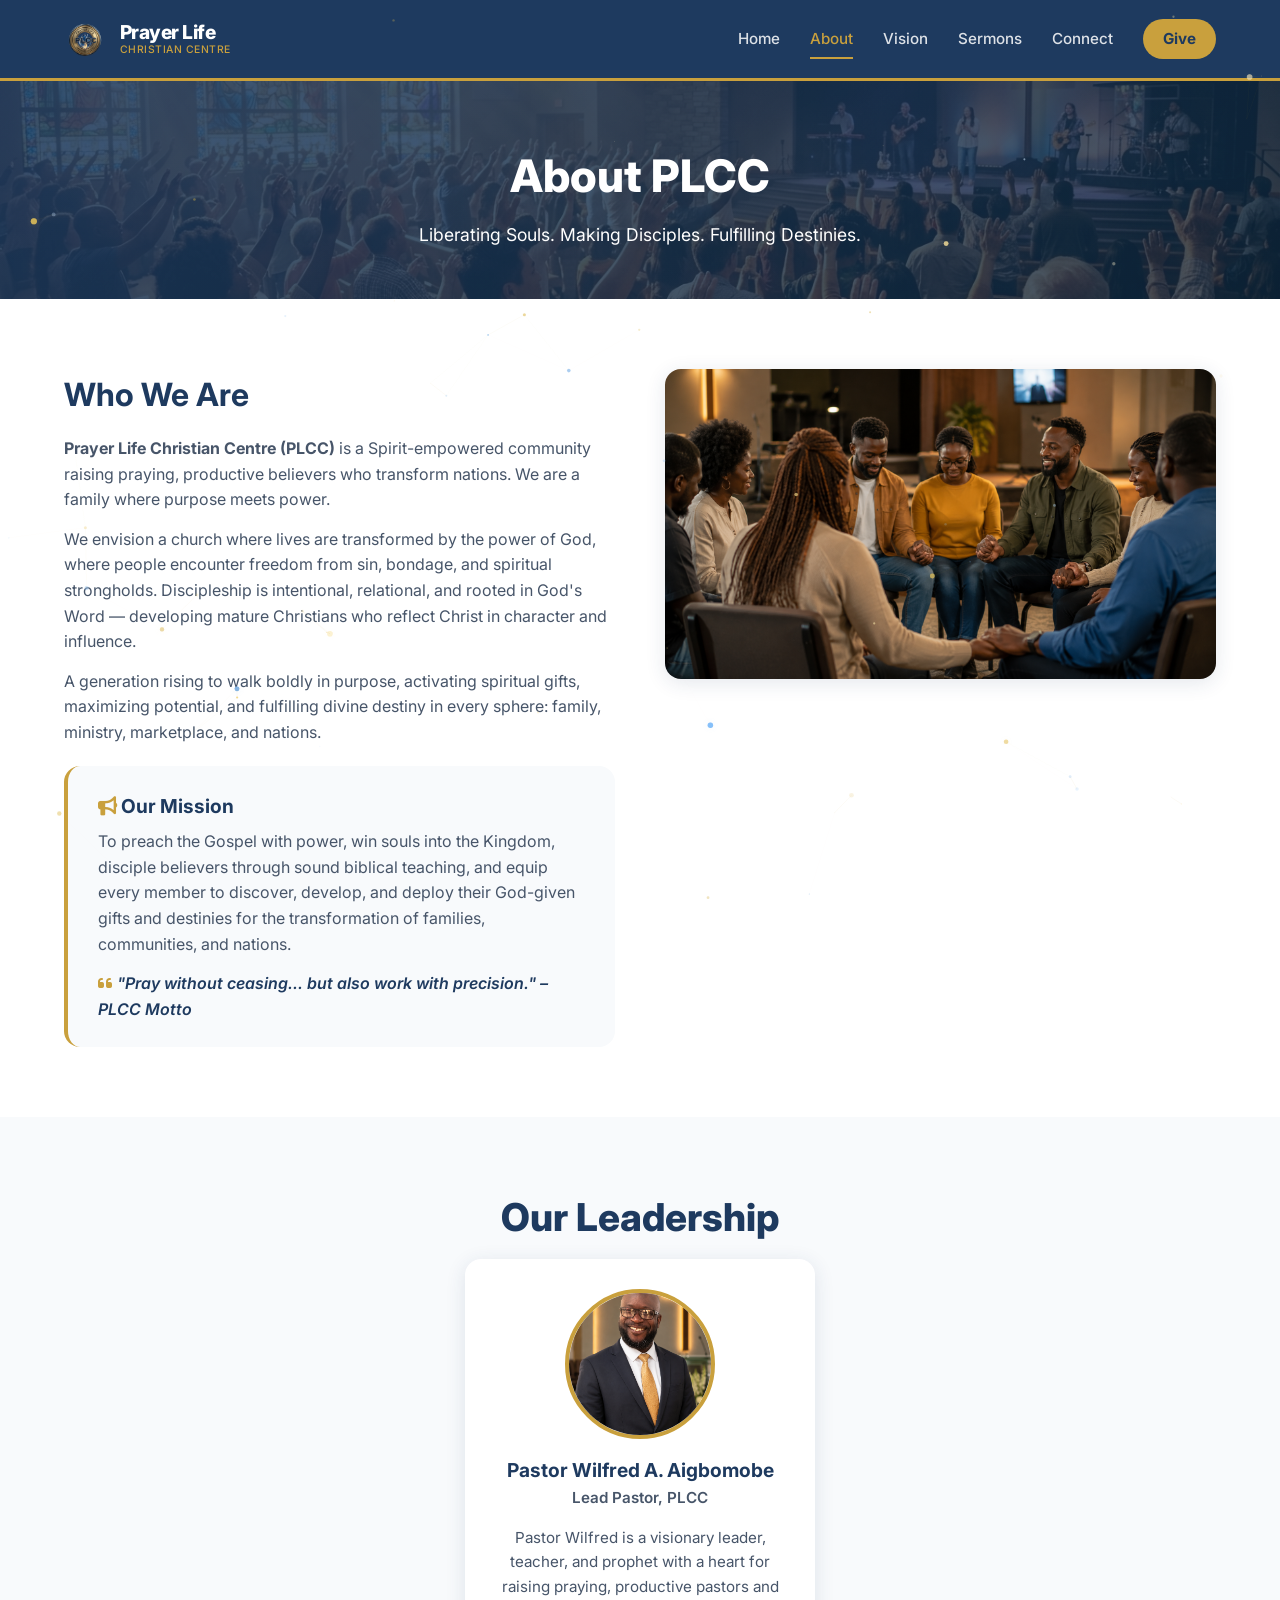
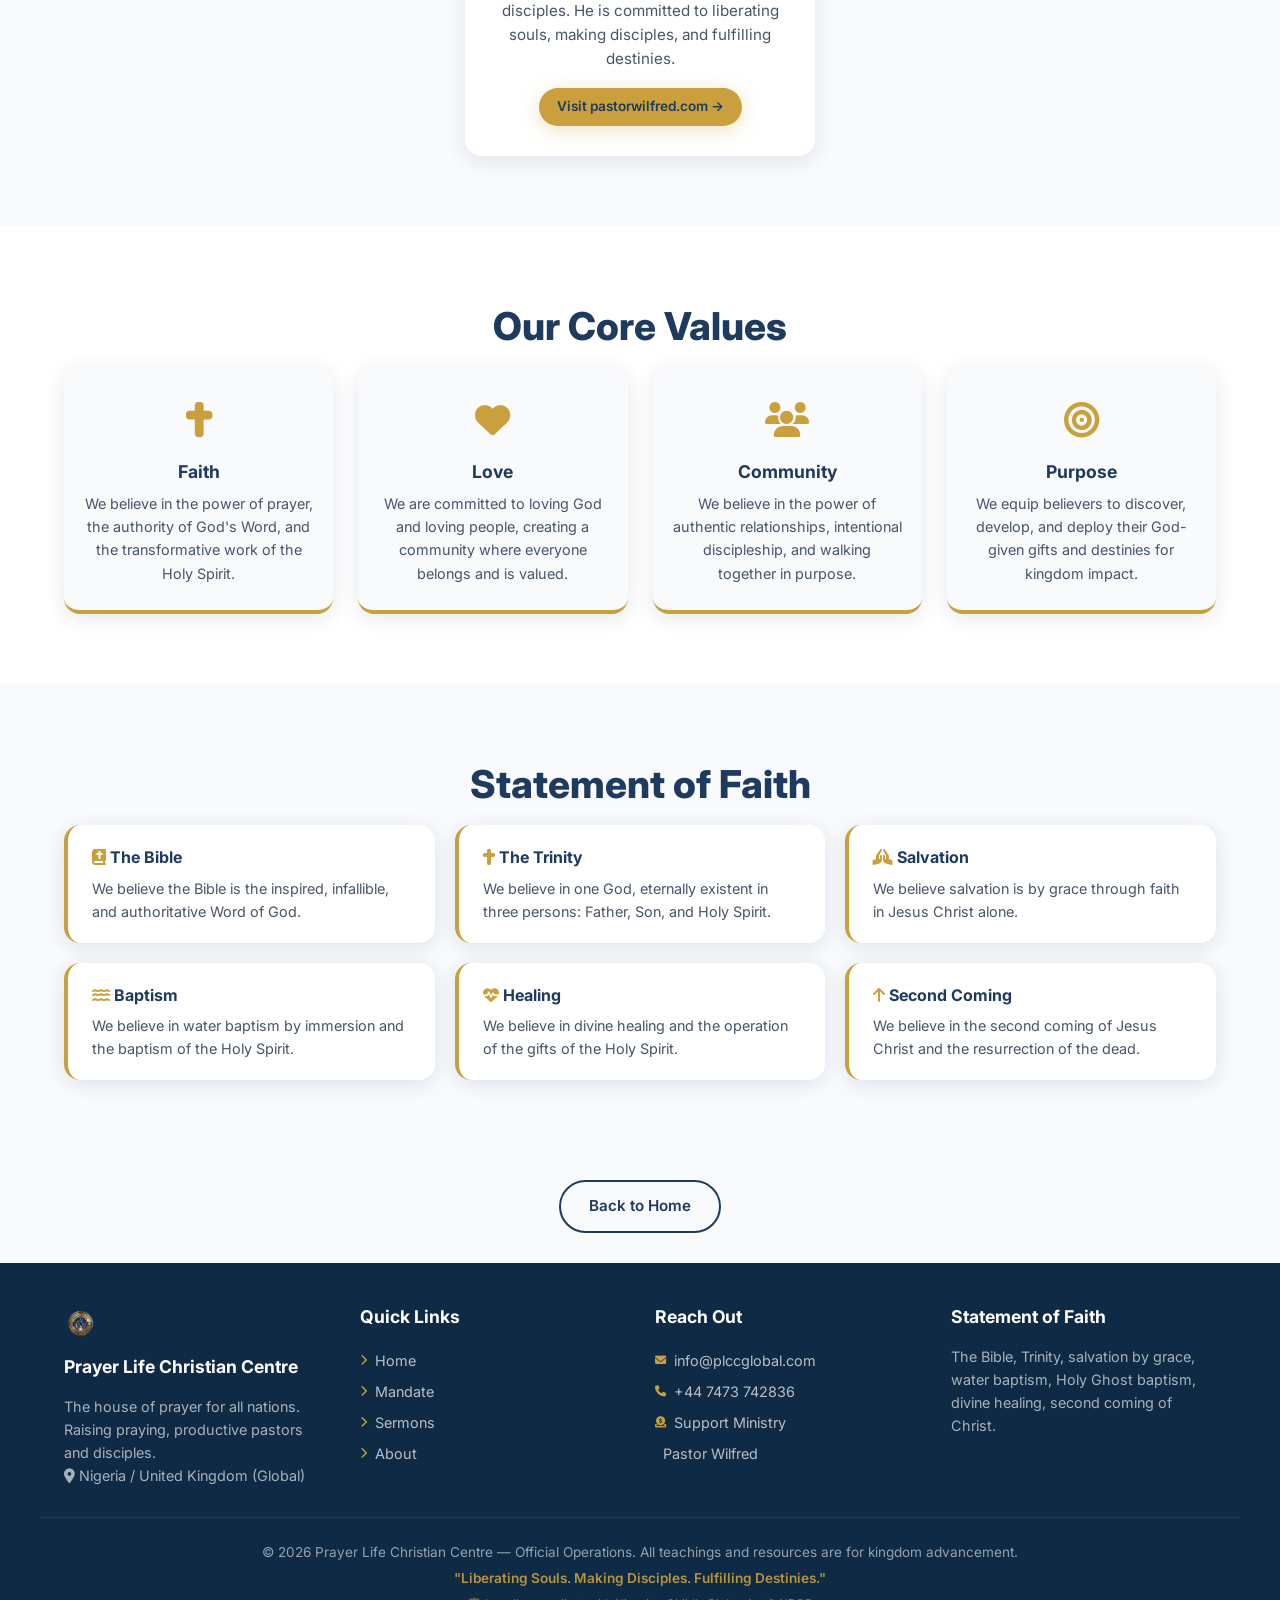
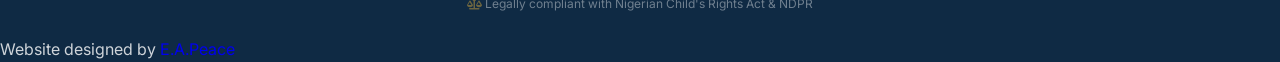
==== commit ac9d815b: "Add: credit to eapeace" ====
--- a/about.html
+++ b/about.html
@@ -261,6 +261,9 @@
                 <p class="footer-legal"><i class="fas fa-balance-scale"></i> Legally compliant with Nigerian Child's Rights Act &amp; NDPR</p>
             </div>
         </div>
+        <div class="design-credit">
+            <span>Website designed by <a href="http://emmanueladekunlepeace.com/" target="_blank">E.A.Peace</a></span>
+          </div>
     </footer>
 
     <script src="js/script.js"></script>
